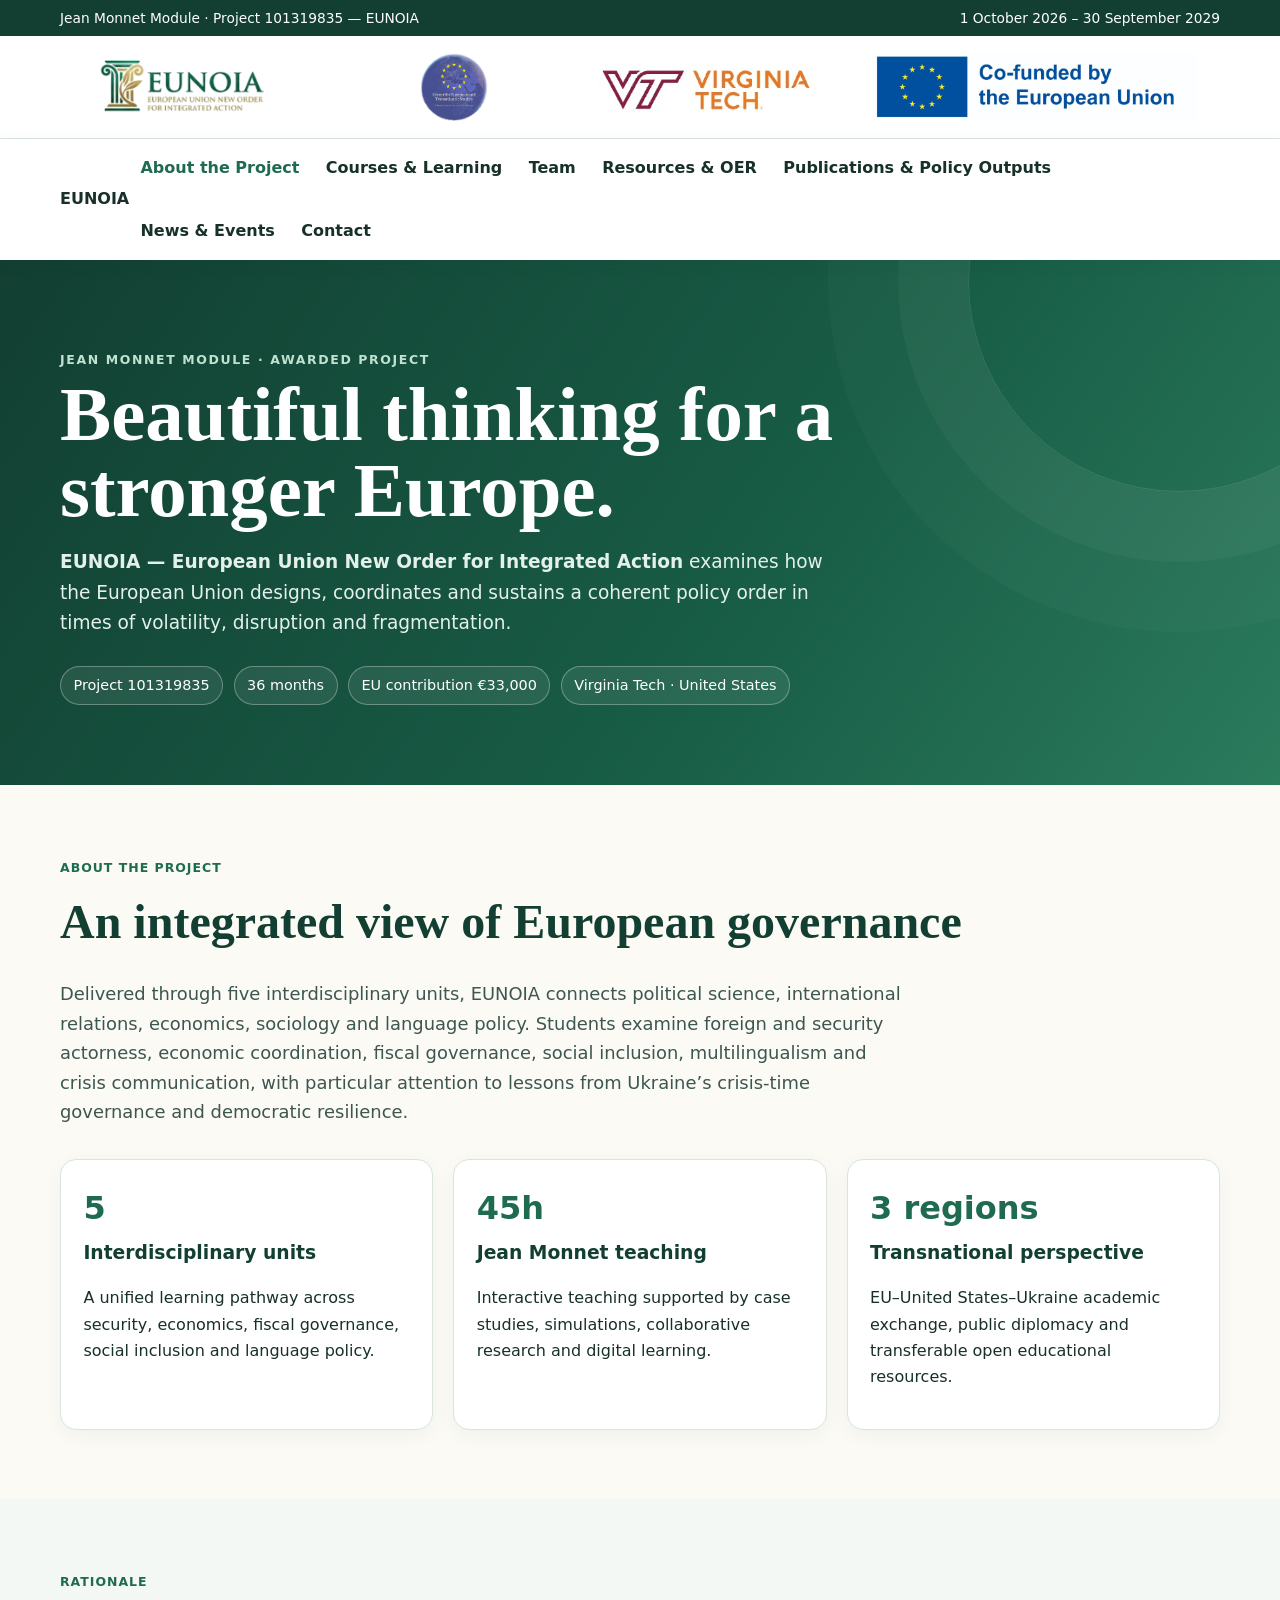
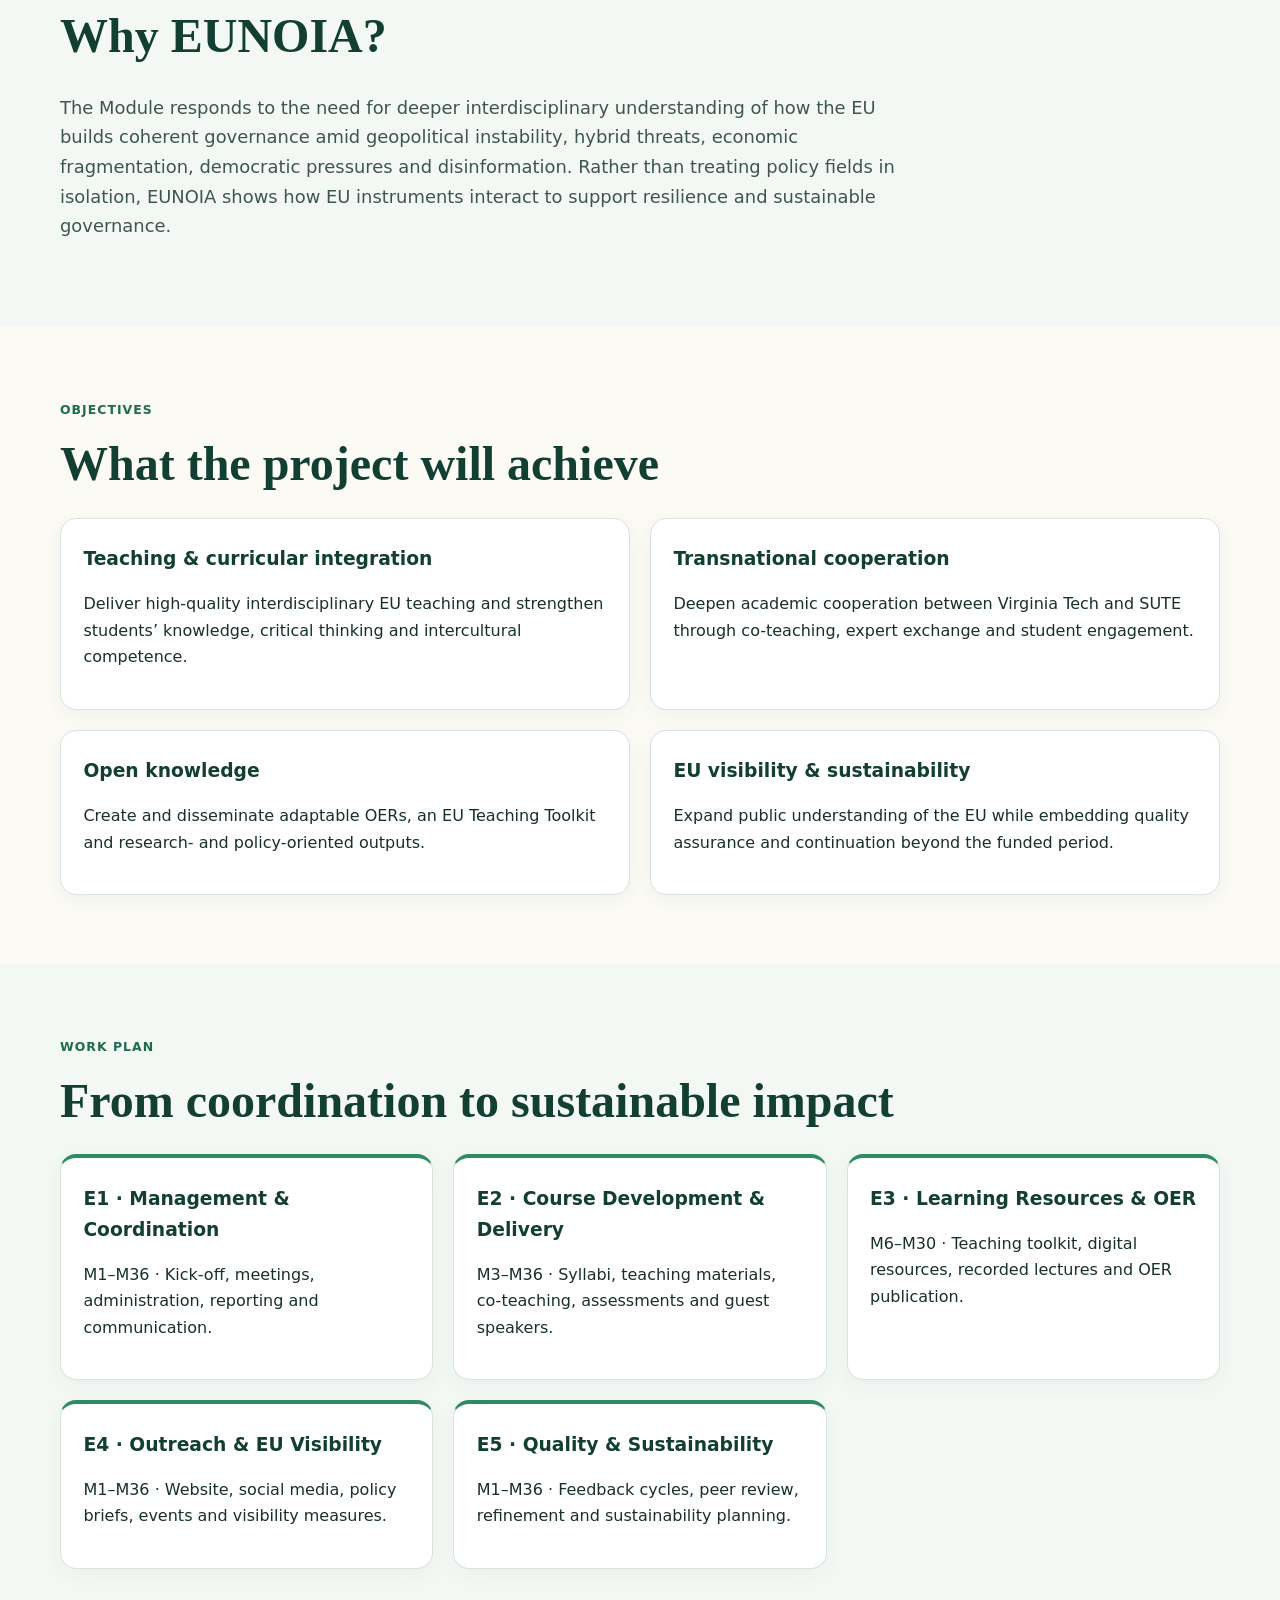
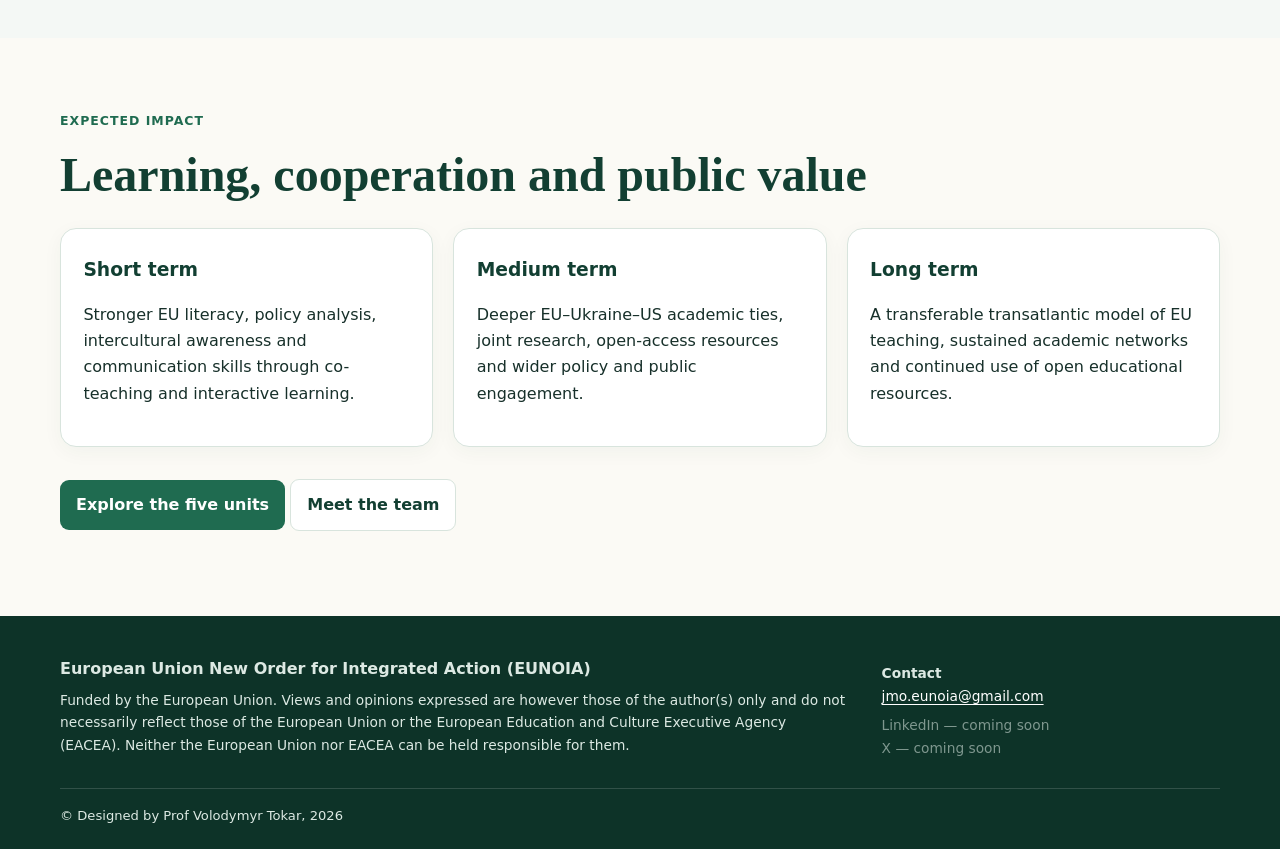
==== index.html @ 1f151f4e "Add files via upload" ====
<!doctype html><html lang="en"><head><meta charset="utf-8"><meta name="viewport" content="width=device-width,initial-scale=1"><meta name="description" content="EUNOIA Jean Monnet Module: objectives, rationale, work plan, partners, team and expected impact."><title>About the Project | EUNOIA</title><link rel="stylesheet" href="assets/css/style.css"></head><body><a class="skip" href="#main">Skip to content</a>
<div class="topline"><div class="wrap"><span>Jean Monnet Module · Project 101319835 — EUNOIA</span><span>1 October 2026 – 30 September 2029</span></div></div>
<header class="brandbar"><div class="wrap logos"><img src="assets/images/eunoia-logo.png" alt="EUNOIA — European Union New Order for Integrated Action"><img src="assets/images/ceuts-logo.png" alt="Center for European Union and Transatlantic Studies"><img src="assets/images/virginia-tech.jpg" alt="Virginia Tech"><img src="assets/images/eu-funded.png" alt="Co-funded by the European Union"></div></header>
<nav class="nav" aria-label="Main navigation"><div class="wrap"><strong>EUNOIA</strong><button class="mobile-btn" aria-expanded="false" aria-label="Open navigation">Menu</button><div class="menu"><a href="index.html" class="active">About the Project</a><a href="courses.html" class="">Courses & Learning</a><a href="team.html" class="">Team</a><a href="resources.html" class="">Resources & OER</a><a href="publications.html" class="">Publications & Policy Outputs</a><a href="news.html" class="">News & Events</a><a href="contact.html" class="">Contact</a></div></div></nav>
<main id="main"><section class="hero"><div class="wrap"><div class="eyebrow">Jean Monnet Module · Awarded Project</div><h1>Beautiful thinking for a stronger Europe.</h1><p><strong>EUNOIA — European Union New Order for Integrated Action</strong> examines how the European Union designs, coordinates and sustains a coherent policy order in times of volatility, disruption and fragmentation.</p><div class="hero-meta"><span class="pill">Project 101319835</span><span class="pill">36 months</span><span class="pill">EU contribution €33,000</span><span class="pill">Virginia Tech · United States</span></div></div></section>
<section class="section"><div class="wrap"><span class="tag">About the Project</span><h2>An integrated view of European governance</h2><p class="lead">Delivered through five interdisciplinary units, EUNOIA connects political science, international relations, economics, sociology and language policy. Students examine foreign and security actorness, economic coordination, fiscal governance, social inclusion, multilingualism and crisis communication, with particular attention to lessons from Ukraine’s crisis-time governance and democratic resilience.</p><div class="grid grid-3" style="margin-top:2rem"><div class="card"><div class="stat">5</div><h3>Interdisciplinary units</h3><p>A unified learning pathway across security, economics, fiscal governance, social inclusion and language policy.</p></div><div class="card"><div class="stat">45h</div><h3>Jean Monnet teaching</h3><p>Interactive teaching supported by case studies, simulations, collaborative research and digital learning.</p></div><div class="card"><div class="stat">3 regions</div><h3>Transnational perspective</h3><p>EU–United States–Ukraine academic exchange, public diplomacy and transferable open educational resources.</p></div></div></div></section>
<section class="section soft"><div class="wrap"><span class="tag">Rationale</span><h2>Why EUNOIA?</h2><p class="lead">The Module responds to the need for deeper interdisciplinary understanding of how the EU builds coherent governance amid geopolitical instability, hybrid threats, economic fragmentation, democratic pressures and disinformation. Rather than treating policy fields in isolation, EUNOIA shows how EU instruments interact to support resilience and sustainable governance.</p></div></section>
<section class="section"><div class="wrap"><span class="tag">Objectives</span><h2>What the project will achieve</h2><div class="grid grid-2"><div class="card"><h3>Teaching & curricular integration</h3><p>Deliver high-quality interdisciplinary EU teaching and strengthen students’ knowledge, critical thinking and intercultural competence.</p></div><div class="card"><h3>Transnational cooperation</h3><p>Deepen academic cooperation between Virginia Tech and SUTE through co-teaching, expert exchange and student engagement.</p></div><div class="card"><h3>Open knowledge</h3><p>Create and disseminate adaptable OERs, an EU Teaching Toolkit and research- and policy-oriented outputs.</p></div><div class="card"><h3>EU visibility & sustainability</h3><p>Expand public understanding of the EU while embedding quality assurance and continuation beyond the funded period.</p></div></div></div></section>
<section class="section soft workplan"><div class="wrap"><span class="tag">Work plan</span><h2>From coordination to sustainable impact</h2><div class="grid grid-3"><div class="card"><h3>E1 · Management & Coordination</h3><p>M1–M36 · Kick-off, meetings, administration, reporting and communication.</p></div><div class="card"><h3>E2 · Course Development & Delivery</h3><p>M3–M36 · Syllabi, teaching materials, co-teaching, assessments and guest speakers.</p></div><div class="card"><h3>E3 · Learning Resources & OER</h3><p>M6–M30 · Teaching toolkit, digital resources, recorded lectures and OER publication.</p></div><div class="card"><h3>E4 · Outreach & EU Visibility</h3><p>M1–M36 · Website, social media, policy briefs, events and visibility measures.</p></div><div class="card"><h3>E5 · Quality & Sustainability</h3><p>M1–M36 · Feedback cycles, peer review, refinement and sustainability planning.</p></div></div></div></section>
<section class="section"><div class="wrap"><span class="tag">Expected impact</span><h2>Learning, cooperation and public value</h2><div class="grid grid-3"><div class="card"><h3>Short term</h3><p>Stronger EU literacy, policy analysis, intercultural awareness and communication skills through co-teaching and interactive learning.</p></div><div class="card"><h3>Medium term</h3><p>Deeper EU–Ukraine–US academic ties, joint research, open-access resources and wider policy and public engagement.</p></div><div class="card"><h3>Long term</h3><p>A transferable transatlantic model of EU teaching, sustained academic networks and continued use of open educational resources.</p></div></div><p style="margin-top:2rem"><a class="btn" href="courses.html">Explore the five units</a> <a class="btn alt" href="team.html">Meet the team</a></p></div></section></main><footer class="footer" id="site-footer"></footer><script src="assets/js/site.js"></script>
</body></html>
---- assets/css/style.css ----
:root{--forest:#123f32;--green:#1f6b50;--emerald:#2e8b65;--sage:#dfece5;--mist:#f4f8f5;--cream:#fbfaf5;--ink:#17302a;--muted:#5e706a;--line:#d8e4dd;--eu:#0759a5;--gold:#ffcc00;--white:#fff;--shadow:0 14px 40px rgba(18,63,50,.10)}
*{box-sizing:border-box}html{scroll-behavior:smooth}body{margin:0;font-family:Inter,ui-sans-serif,system-ui,-apple-system,BlinkMacSystemFont,"Segoe UI",sans-serif;color:var(--ink);background:var(--cream);line-height:1.65}a{color:var(--green);text-decoration-thickness:1px;text-underline-offset:3px}a:hover{color:var(--forest)}img{max-width:100%;display:block}.skip{position:absolute;left:-9999px}.skip:focus{left:1rem;top:1rem;background:#fff;padding:.7rem;z-index:999}.wrap{width:min(1160px,92vw);margin:auto}.topline{background:var(--forest);color:#fff;font-size:.86rem}.topline .wrap{display:flex;justify-content:space-between;gap:1rem;padding:.42rem 0}.brandbar{background:#fff;border-bottom:1px solid var(--line)}.logos{min-height:102px;display:grid;grid-template-columns:1.15fr 1fr 1fr 1.7fr;align-items:center;gap:2.2rem;padding:1rem 0}.logos img{width:100%;height:68px;object-fit:contain}.nav{background:#fff;position:sticky;top:0;z-index:20;box-shadow:0 4px 18px rgba(18,63,50,.06)}.nav .wrap{display:flex;align-items:center;justify-content:space-between}.nav a{color:var(--ink);text-decoration:none;font-weight:650;padding:1rem .7rem;display:inline-block}.nav a:hover,.nav a.active{color:var(--green)}.menu{display:flex;gap:.25rem;flex-wrap:wrap}.mobile-btn{display:none;border:0;background:var(--sage);padding:.6rem .8rem;border-radius:8px;font-weight:700}.hero{background:linear-gradient(125deg,var(--forest),#185d46 60%,#2b7b5d);color:#fff;position:relative;overflow:hidden}.hero:after{content:"";position:absolute;width:420px;height:420px;border:1px solid rgba(255,255,255,.12);border-radius:50%;right:-110px;top:-190px;box-shadow:0 0 0 70px rgba(255,255,255,.035),0 0 0 140px rgba(255,255,255,.025)}.hero .wrap{padding:5.6rem 0 5rem;position:relative;z-index:1}.eyebrow{text-transform:uppercase;letter-spacing:.13em;font-weight:800;font-size:.78rem;color:#bfe2d1}.hero h1{font-family:Georgia,"Times New Roman",serif;font-size:clamp(2.7rem,6vw,5.3rem);line-height:.98;margin:.45rem 0 1.2rem;max-width:900px}.hero p{font-size:1.16rem;max-width:790px;color:#e4f0ea}.hero-meta{display:flex;flex-wrap:wrap;gap:.65rem;margin-top:1.7rem}.pill{border:1px solid rgba(255,255,255,.3);border-radius:999px;padding:.42rem .78rem;background:rgba(255,255,255,.08);font-size:.9rem}.btn{display:inline-block;background:var(--green);color:#fff!important;text-decoration:none;border-radius:9px;padding:.75rem 1rem;font-weight:750}.btn.alt{background:#fff;color:var(--forest)!important;border:1px solid var(--line)}.section{padding:4.3rem 0}.section.soft{background:var(--mist)}.section h2,.pagehead h1{font-family:Georgia,"Times New Roman",serif;color:var(--forest)}.section h2{font-size:clamp(2rem,4vw,3rem);margin:.1rem 0 .9rem}.lead{font-size:1.12rem;color:#3d5650;max-width:850px}.grid{display:grid;gap:1.25rem}.grid-3{grid-template-columns:repeat(3,1fr)}.grid-2{grid-template-columns:repeat(2,1fr)}.card{background:#fff;border:1px solid var(--line);border-radius:16px;padding:1.4rem;box-shadow:0 5px 20px rgba(18,63,50,.045)}.card h3{margin:.2rem 0 .55rem;color:var(--forest)}.stat{font-size:2rem;font-weight:850;color:var(--green)}.workplan .card{border-top:4px solid var(--emerald)}.pagehead{background:var(--sage);padding:3.3rem 0}.pagehead h1{font-size:clamp(2.5rem,5vw,4.3rem);margin:.1rem 0}.crumb{font-size:.9rem;color:var(--muted)}.accordion{border:1px solid var(--line);border-radius:14px;background:#fff;margin:1rem 0;overflow:hidden}.accordion button{width:100%;border:0;background:#fff;text-align:left;padding:1.25rem 1.4rem;display:flex;justify-content:space-between;gap:1rem;color:var(--forest);font:inherit;font-weight:800;font-size:1.06rem;cursor:pointer}.accordion button:hover{background:var(--mist)}.accordion .content{display:none;padding:0 1.4rem 1.4rem}.accordion.open .content{display:block}.unit-meta{color:var(--green);font-weight:700}.team{grid-template-columns:repeat(2,1fr)}.person{display:grid;grid-template-columns:190px 1fr;gap:1.35rem;align-items:start}.person img{width:190px;height:230px;object-fit:cover;border-radius:14px;background:var(--sage)}.person h2{font-size:1.55rem;margin:0}.role{color:var(--green);font-weight:800;margin:.15rem 0 .7rem}.publication{border-left:4px solid var(--emerald)}.publication h3{font-size:1rem;line-height:1.5}.links{display:flex;flex-wrap:wrap;gap:.55rem;margin-top:.8rem}.links a{font-size:.9rem;background:var(--mist);border:1px solid var(--line);border-radius:999px;padding:.35rem .7rem;text-decoration:none;font-weight:700}.placeholder{border:2px dashed #b8cec2;background:#fff;border-radius:16px;padding:2rem;text-align:center;color:var(--muted)}.contactbox{max-width:760px;margin:auto;text-align:center}.contactmail{font-size:clamp(1.3rem,3vw,2.1rem);font-weight:800}.footer{background:#0d3328;color:#dce9e3;padding:2.5rem 0 1.4rem}.footer-grid{display:grid;grid-template-columns:1.4fr .6fr;gap:2rem}.footer p{font-size:.86rem;margin:.4rem 0}.footer a{color:#fff}.copyright{border-top:1px solid rgba(255,255,255,.15);margin-top:1.4rem;padding-top:1rem;font-size:.82rem}.social-disabled{opacity:.55;cursor:not-allowed}.tag{font-size:.78rem;text-transform:uppercase;letter-spacing:.08em;font-weight:800;color:var(--green)}ul.clean{padding-left:1.2rem}.notice{background:#fff8dc;border:1px solid #ead993;border-radius:12px;padding:1rem 1.2rem}.sr-only{position:absolute;width:1px;height:1px;padding:0;margin:-1px;overflow:hidden;clip:rect(0,0,0,0);white-space:nowrap;border:0}
@media(max-width:900px){.logos{grid-template-columns:repeat(2,1fr);gap:1rem}.logos img{height:55px}.grid-3,.grid-2,.team{grid-template-columns:1fr}.person{grid-template-columns:150px 1fr}.person img{width:150px;height:190px}.mobile-btn{display:block}.menu{display:none;position:absolute;left:0;right:0;top:100%;background:#fff;padding:.5rem 4vw 1rem;box-shadow:0 12px 20px rgba(0,0,0,.08)}.menu.open{display:block}.menu a{display:block;border-bottom:1px solid var(--line)}.footer-grid{grid-template-columns:1fr}}
@media(max-width:560px){.topline .wrap{display:block}.logos{grid-template-columns:1fr 1fr}.hero .wrap{padding:4rem 0}.person{grid-template-columns:1fr}.person img{width:100%;height:330px}.section{padding:3rem 0}}
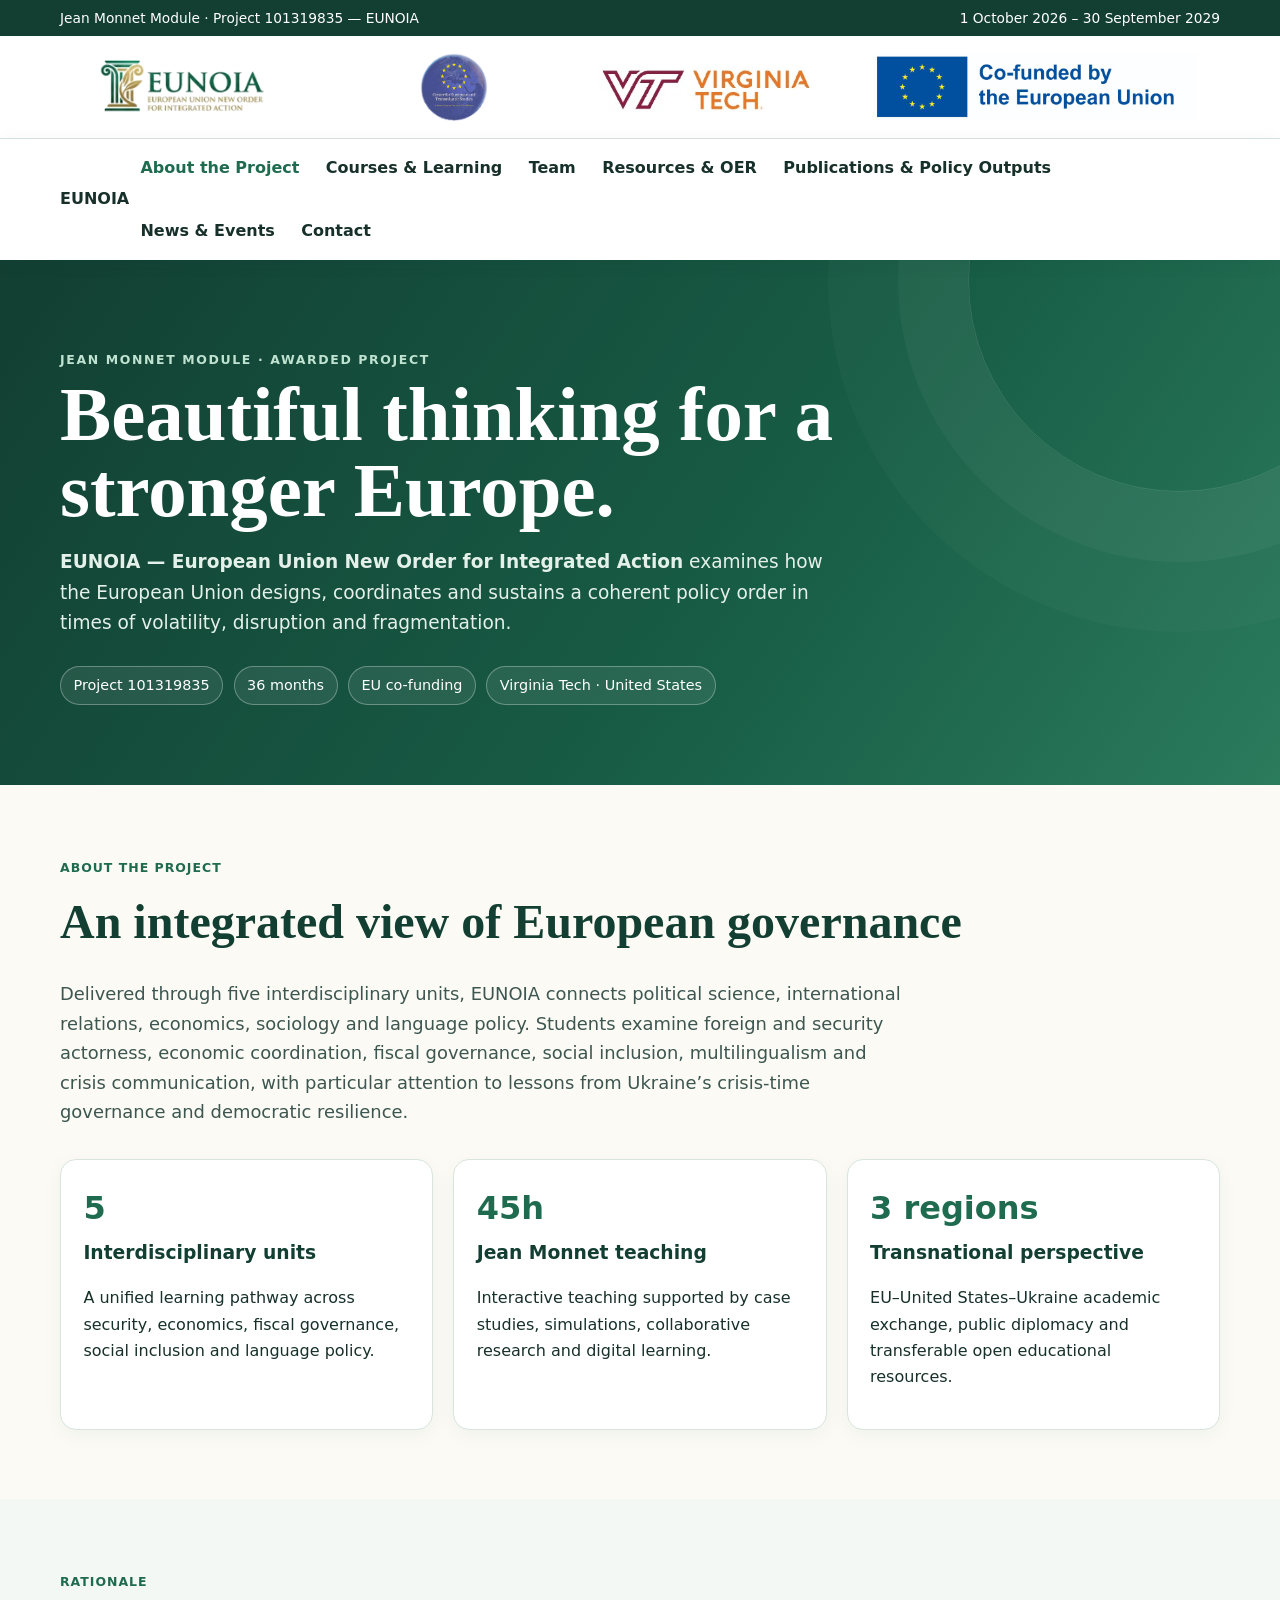
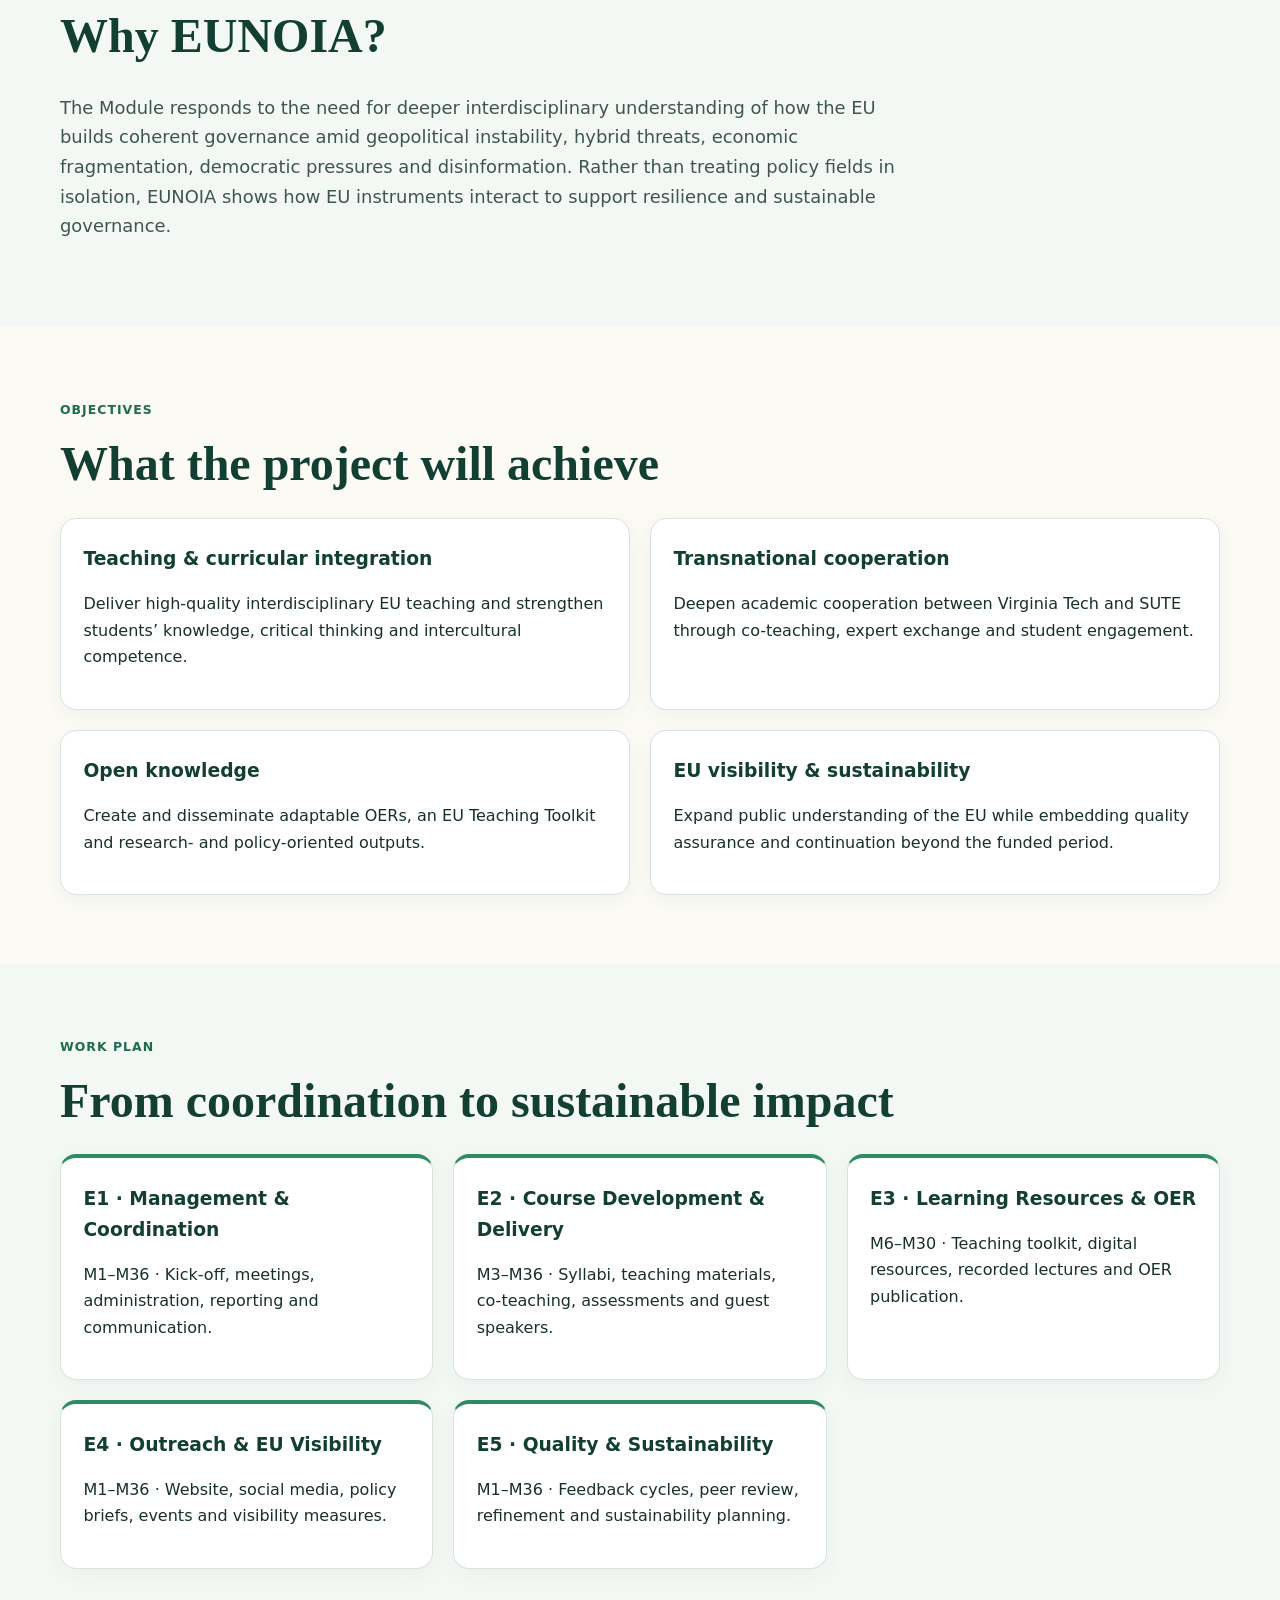
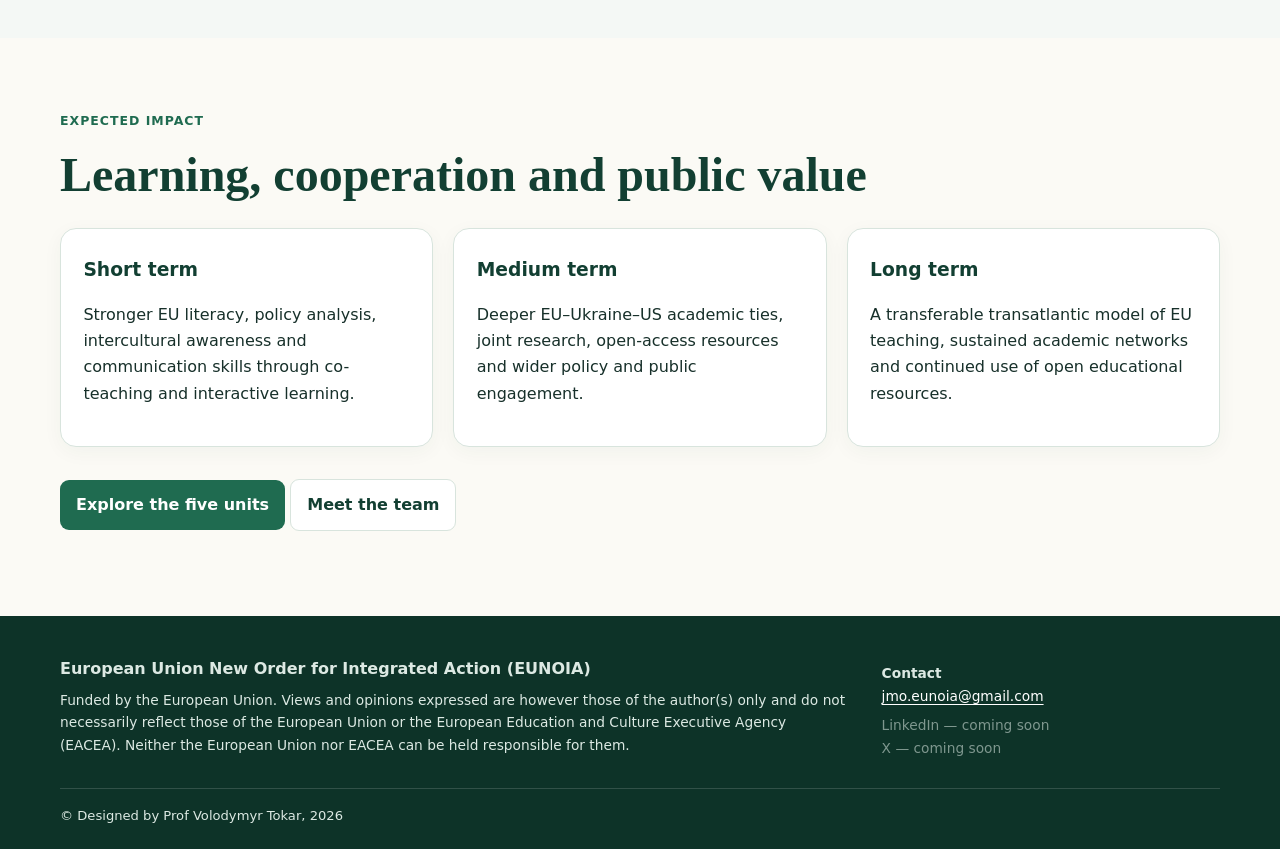
==== commit 314da713: "Update index.html" ====
--- a/index.html
+++ b/index.html
@@ -2,10 +2,10 @@
 <div class="topline"><div class="wrap"><span>Jean Monnet Module · Project 101319835 — EUNOIA</span><span>1 October 2026 – 30 September 2029</span></div></div>
 <header class="brandbar"><div class="wrap logos"><img src="assets/images/eunoia-logo.png" alt="EUNOIA — European Union New Order for Integrated Action"><img src="assets/images/ceuts-logo.png" alt="Center for European Union and Transatlantic Studies"><img src="assets/images/virginia-tech.jpg" alt="Virginia Tech"><img src="assets/images/eu-funded.png" alt="Co-funded by the European Union"></div></header>
 <nav class="nav" aria-label="Main navigation"><div class="wrap"><strong>EUNOIA</strong><button class="mobile-btn" aria-expanded="false" aria-label="Open navigation">Menu</button><div class="menu"><a href="index.html" class="active">About the Project</a><a href="courses.html" class="">Courses & Learning</a><a href="team.html" class="">Team</a><a href="resources.html" class="">Resources & OER</a><a href="publications.html" class="">Publications & Policy Outputs</a><a href="news.html" class="">News & Events</a><a href="contact.html" class="">Contact</a></div></div></nav>
-<main id="main"><section class="hero"><div class="wrap"><div class="eyebrow">Jean Monnet Module · Awarded Project</div><h1>Beautiful thinking for a stronger Europe.</h1><p><strong>EUNOIA — European Union New Order for Integrated Action</strong> examines how the European Union designs, coordinates and sustains a coherent policy order in times of volatility, disruption and fragmentation.</p><div class="hero-meta"><span class="pill">Project 101319835</span><span class="pill">36 months</span><span class="pill">EU contribution €33,000</span><span class="pill">Virginia Tech · United States</span></div></div></section>
+<main id="main"><section class="hero"><div class="wrap"><div class="eyebrow">Jean Monnet Module · Awarded Project</div><h1>Beautiful thinking for a stronger Europe.</h1><p><strong>EUNOIA — European Union New Order for Integrated Action</strong> examines how the European Union designs, coordinates and sustains a coherent policy order in times of volatility, disruption and fragmentation.</p><div class="hero-meta"><span class="pill">Project 101319835</span><span class="pill">36 months</span><span class="pill">EU co-funding</span><span class="pill">Virginia Tech · United States</span></div></div></section>
 <section class="section"><div class="wrap"><span class="tag">About the Project</span><h2>An integrated view of European governance</h2><p class="lead">Delivered through five interdisciplinary units, EUNOIA connects political science, international relations, economics, sociology and language policy. Students examine foreign and security actorness, economic coordination, fiscal governance, social inclusion, multilingualism and crisis communication, with particular attention to lessons from Ukraine’s crisis-time governance and democratic resilience.</p><div class="grid grid-3" style="margin-top:2rem"><div class="card"><div class="stat">5</div><h3>Interdisciplinary units</h3><p>A unified learning pathway across security, economics, fiscal governance, social inclusion and language policy.</p></div><div class="card"><div class="stat">45h</div><h3>Jean Monnet teaching</h3><p>Interactive teaching supported by case studies, simulations, collaborative research and digital learning.</p></div><div class="card"><div class="stat">3 regions</div><h3>Transnational perspective</h3><p>EU–United States–Ukraine academic exchange, public diplomacy and transferable open educational resources.</p></div></div></div></section>
 <section class="section soft"><div class="wrap"><span class="tag">Rationale</span><h2>Why EUNOIA?</h2><p class="lead">The Module responds to the need for deeper interdisciplinary understanding of how the EU builds coherent governance amid geopolitical instability, hybrid threats, economic fragmentation, democratic pressures and disinformation. Rather than treating policy fields in isolation, EUNOIA shows how EU instruments interact to support resilience and sustainable governance.</p></div></section>
 <section class="section"><div class="wrap"><span class="tag">Objectives</span><h2>What the project will achieve</h2><div class="grid grid-2"><div class="card"><h3>Teaching & curricular integration</h3><p>Deliver high-quality interdisciplinary EU teaching and strengthen students’ knowledge, critical thinking and intercultural competence.</p></div><div class="card"><h3>Transnational cooperation</h3><p>Deepen academic cooperation between Virginia Tech and SUTE through co-teaching, expert exchange and student engagement.</p></div><div class="card"><h3>Open knowledge</h3><p>Create and disseminate adaptable OERs, an EU Teaching Toolkit and research- and policy-oriented outputs.</p></div><div class="card"><h3>EU visibility & sustainability</h3><p>Expand public understanding of the EU while embedding quality assurance and continuation beyond the funded period.</p></div></div></div></section>
 <section class="section soft workplan"><div class="wrap"><span class="tag">Work plan</span><h2>From coordination to sustainable impact</h2><div class="grid grid-3"><div class="card"><h3>E1 · Management & Coordination</h3><p>M1–M36 · Kick-off, meetings, administration, reporting and communication.</p></div><div class="card"><h3>E2 · Course Development & Delivery</h3><p>M3–M36 · Syllabi, teaching materials, co-teaching, assessments and guest speakers.</p></div><div class="card"><h3>E3 · Learning Resources & OER</h3><p>M6–M30 · Teaching toolkit, digital resources, recorded lectures and OER publication.</p></div><div class="card"><h3>E4 · Outreach & EU Visibility</h3><p>M1–M36 · Website, social media, policy briefs, events and visibility measures.</p></div><div class="card"><h3>E5 · Quality & Sustainability</h3><p>M1–M36 · Feedback cycles, peer review, refinement and sustainability planning.</p></div></div></div></section>
 <section class="section"><div class="wrap"><span class="tag">Expected impact</span><h2>Learning, cooperation and public value</h2><div class="grid grid-3"><div class="card"><h3>Short term</h3><p>Stronger EU literacy, policy analysis, intercultural awareness and communication skills through co-teaching and interactive learning.</p></div><div class="card"><h3>Medium term</h3><p>Deeper EU–Ukraine–US academic ties, joint research, open-access resources and wider policy and public engagement.</p></div><div class="card"><h3>Long term</h3><p>A transferable transatlantic model of EU teaching, sustained academic networks and continued use of open educational resources.</p></div></div><p style="margin-top:2rem"><a class="btn" href="courses.html">Explore the five units</a> <a class="btn alt" href="team.html">Meet the team</a></p></div></section></main><footer class="footer" id="site-footer"></footer><script src="assets/js/site.js"></script>
-</body></html>+</body></html>
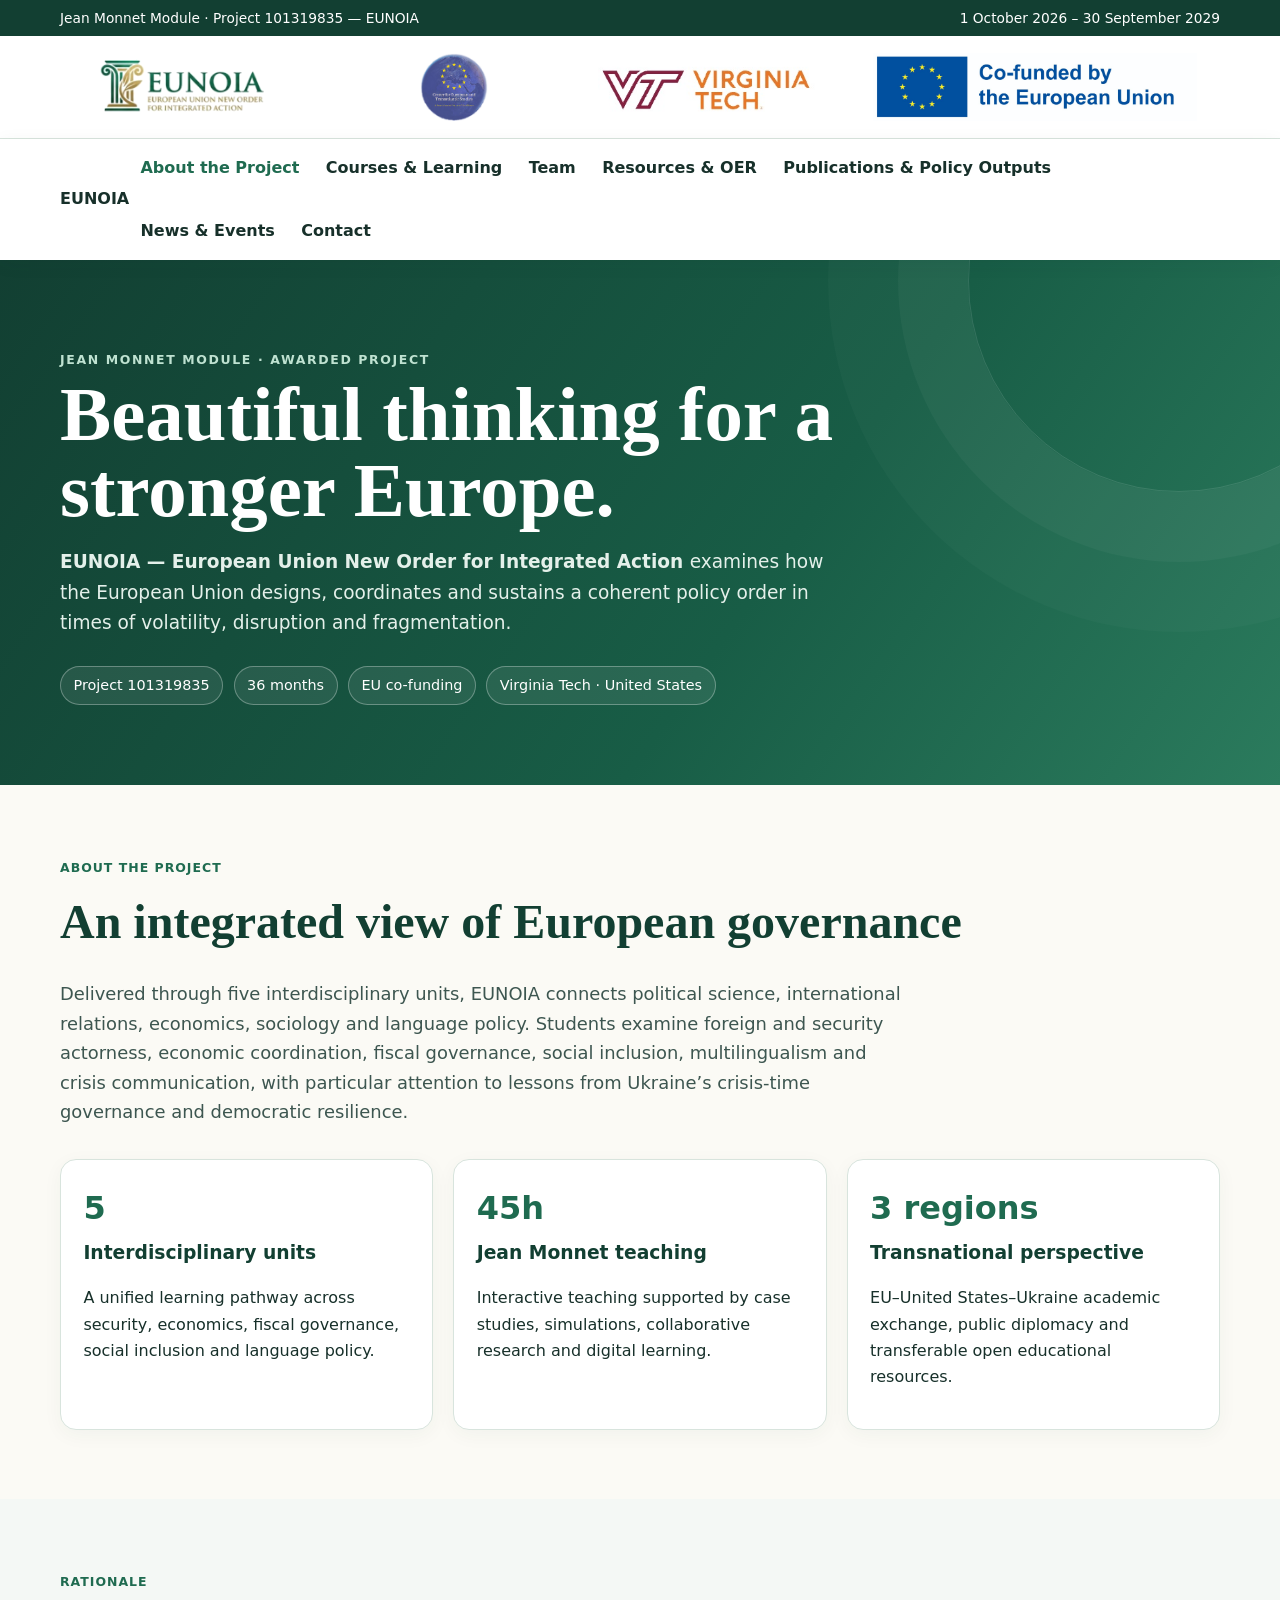
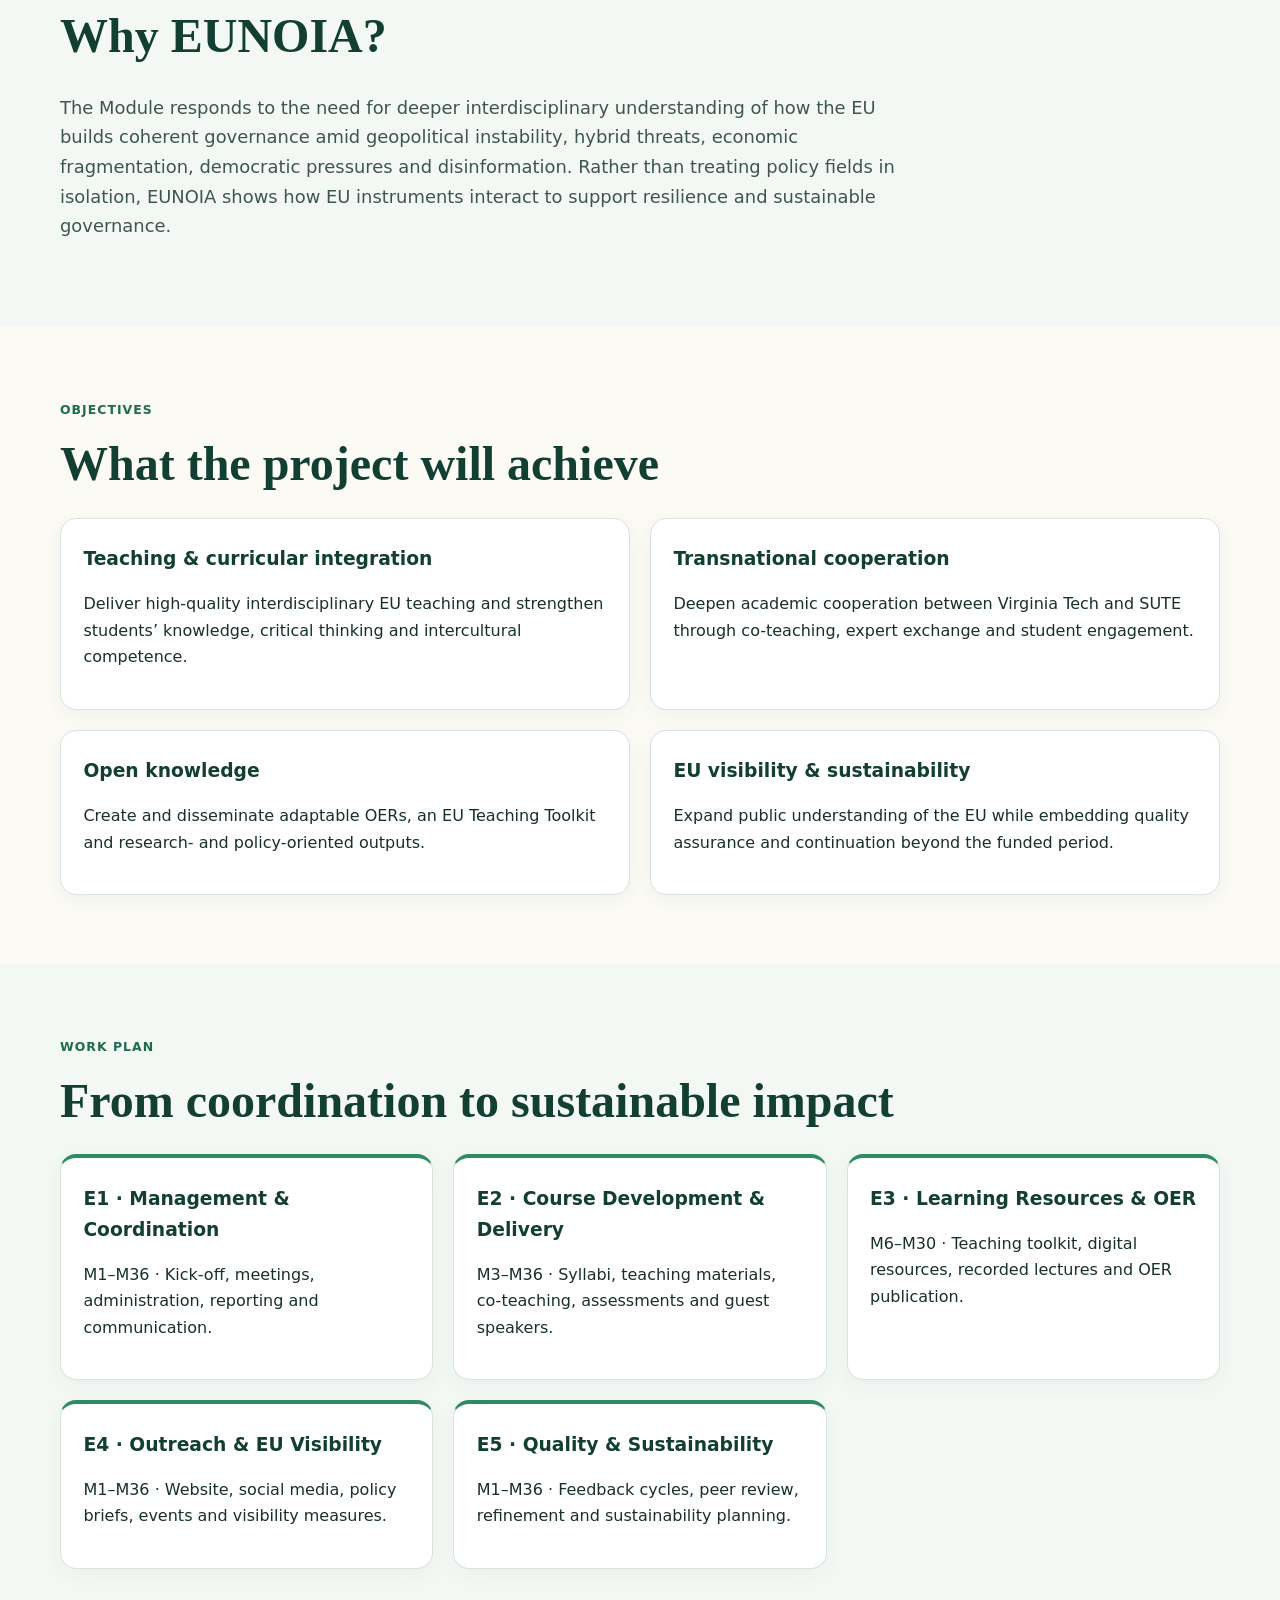
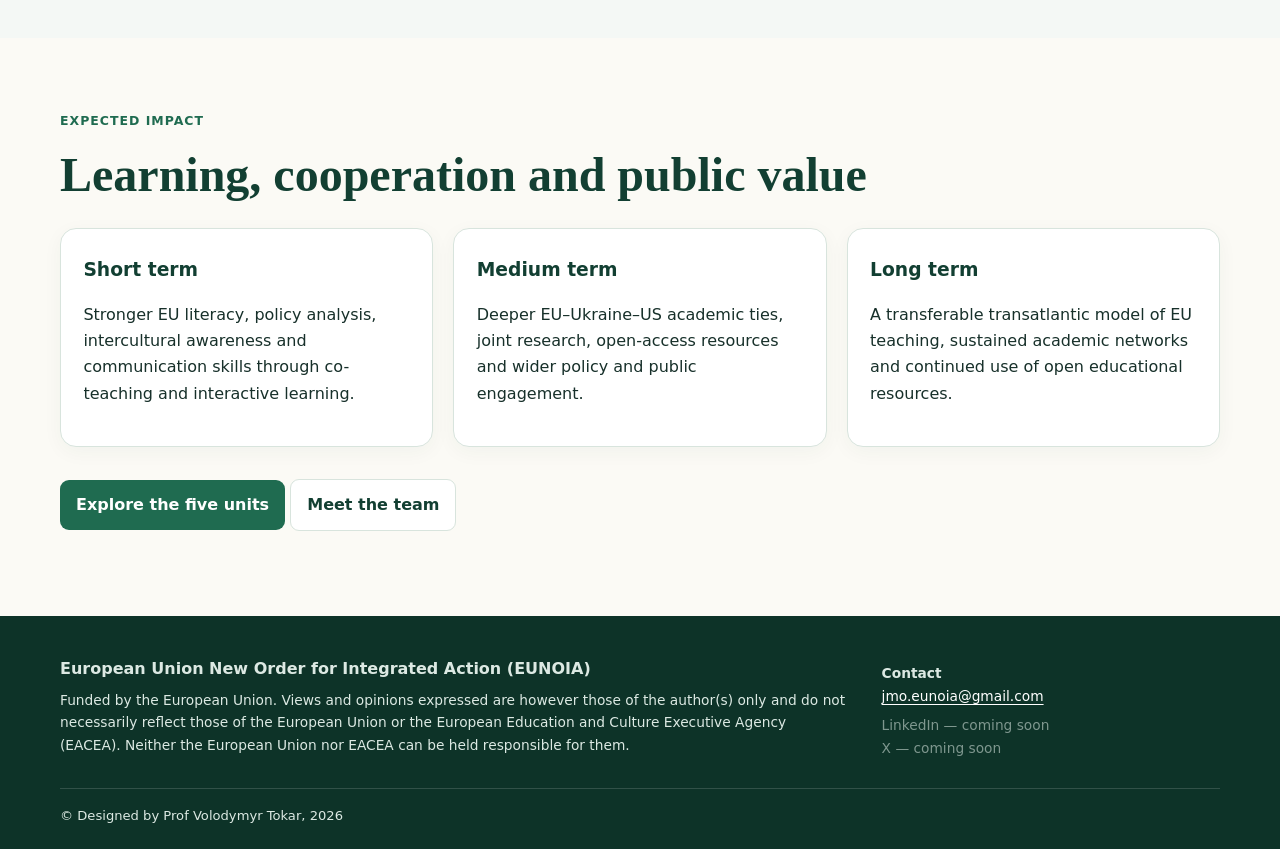
==== commit c5d8529a: "Update index.html" ====
--- a/index.html
+++ b/index.html
@@ -1,11 +1,542 @@
-<!doctype html><html lang="en"><head><meta charset="utf-8"><meta name="viewport" content="width=device-width,initial-scale=1"><meta name="description" content="EUNOIA Jean Monnet Module: objectives, rationale, work plan, partners, team and expected impact."><title>About the Project | EUNOIA</title><link rel="stylesheet" href="assets/css/style.css"></head><body><a class="skip" href="#main">Skip to content</a>
-<div class="topline"><div class="wrap"><span>Jean Monnet Module · Project 101319835 — EUNOIA</span><span>1 October 2026 – 30 September 2029</span></div></div>
-<header class="brandbar"><div class="wrap logos"><img src="assets/images/eunoia-logo.png" alt="EUNOIA — European Union New Order for Integrated Action"><img src="assets/images/ceuts-logo.png" alt="Center for European Union and Transatlantic Studies"><img src="assets/images/virginia-tech.jpg" alt="Virginia Tech"><img src="assets/images/eu-funded.png" alt="Co-funded by the European Union"></div></header>
-<nav class="nav" aria-label="Main navigation"><div class="wrap"><strong>EUNOIA</strong><button class="mobile-btn" aria-expanded="false" aria-label="Open navigation">Menu</button><div class="menu"><a href="index.html" class="active">About the Project</a><a href="courses.html" class="">Courses & Learning</a><a href="team.html" class="">Team</a><a href="resources.html" class="">Resources & OER</a><a href="publications.html" class="">Publications & Policy Outputs</a><a href="news.html" class="">News & Events</a><a href="contact.html" class="">Contact</a></div></div></nav>
-<main id="main"><section class="hero"><div class="wrap"><div class="eyebrow">Jean Monnet Module · Awarded Project</div><h1>Beautiful thinking for a stronger Europe.</h1><p><strong>EUNOIA — European Union New Order for Integrated Action</strong> examines how the European Union designs, coordinates and sustains a coherent policy order in times of volatility, disruption and fragmentation.</p><div class="hero-meta"><span class="pill">Project 101319835</span><span class="pill">36 months</span><span class="pill">EU co-funding</span><span class="pill">Virginia Tech · United States</span></div></div></section>
-<section class="section"><div class="wrap"><span class="tag">About the Project</span><h2>An integrated view of European governance</h2><p class="lead">Delivered through five interdisciplinary units, EUNOIA connects political science, international relations, economics, sociology and language policy. Students examine foreign and security actorness, economic coordination, fiscal governance, social inclusion, multilingualism and crisis communication, with particular attention to lessons from Ukraine’s crisis-time governance and democratic resilience.</p><div class="grid grid-3" style="margin-top:2rem"><div class="card"><div class="stat">5</div><h3>Interdisciplinary units</h3><p>A unified learning pathway across security, economics, fiscal governance, social inclusion and language policy.</p></div><div class="card"><div class="stat">45h</div><h3>Jean Monnet teaching</h3><p>Interactive teaching supported by case studies, simulations, collaborative research and digital learning.</p></div><div class="card"><div class="stat">3 regions</div><h3>Transnational perspective</h3><p>EU–United States–Ukraine academic exchange, public diplomacy and transferable open educational resources.</p></div></div></div></section>
-<section class="section soft"><div class="wrap"><span class="tag">Rationale</span><h2>Why EUNOIA?</h2><p class="lead">The Module responds to the need for deeper interdisciplinary understanding of how the EU builds coherent governance amid geopolitical instability, hybrid threats, economic fragmentation, democratic pressures and disinformation. Rather than treating policy fields in isolation, EUNOIA shows how EU instruments interact to support resilience and sustainable governance.</p></div></section>
-<section class="section"><div class="wrap"><span class="tag">Objectives</span><h2>What the project will achieve</h2><div class="grid grid-2"><div class="card"><h3>Teaching & curricular integration</h3><p>Deliver high-quality interdisciplinary EU teaching and strengthen students’ knowledge, critical thinking and intercultural competence.</p></div><div class="card"><h3>Transnational cooperation</h3><p>Deepen academic cooperation between Virginia Tech and SUTE through co-teaching, expert exchange and student engagement.</p></div><div class="card"><h3>Open knowledge</h3><p>Create and disseminate adaptable OERs, an EU Teaching Toolkit and research- and policy-oriented outputs.</p></div><div class="card"><h3>EU visibility & sustainability</h3><p>Expand public understanding of the EU while embedding quality assurance and continuation beyond the funded period.</p></div></div></div></section>
-<section class="section soft workplan"><div class="wrap"><span class="tag">Work plan</span><h2>From coordination to sustainable impact</h2><div class="grid grid-3"><div class="card"><h3>E1 · Management & Coordination</h3><p>M1–M36 · Kick-off, meetings, administration, reporting and communication.</p></div><div class="card"><h3>E2 · Course Development & Delivery</h3><p>M3–M36 · Syllabi, teaching materials, co-teaching, assessments and guest speakers.</p></div><div class="card"><h3>E3 · Learning Resources & OER</h3><p>M6–M30 · Teaching toolkit, digital resources, recorded lectures and OER publication.</p></div><div class="card"><h3>E4 · Outreach & EU Visibility</h3><p>M1–M36 · Website, social media, policy briefs, events and visibility measures.</p></div><div class="card"><h3>E5 · Quality & Sustainability</h3><p>M1–M36 · Feedback cycles, peer review, refinement and sustainability planning.</p></div></div></div></section>
-<section class="section"><div class="wrap"><span class="tag">Expected impact</span><h2>Learning, cooperation and public value</h2><div class="grid grid-3"><div class="card"><h3>Short term</h3><p>Stronger EU literacy, policy analysis, intercultural awareness and communication skills through co-teaching and interactive learning.</p></div><div class="card"><h3>Medium term</h3><p>Deeper EU–Ukraine–US academic ties, joint research, open-access resources and wider policy and public engagement.</p></div><div class="card"><h3>Long term</h3><p>A transferable transatlantic model of EU teaching, sustained academic networks and continued use of open educational resources.</p></div></div><p style="margin-top:2rem"><a class="btn" href="courses.html">Explore the five units</a> <a class="btn alt" href="team.html">Meet the team</a></p></div></section></main><footer class="footer" id="site-footer"></footer><script src="assets/js/site.js"></script>
-</body></html>
+<!doctype html>
+<html lang="en">
+
+<head>
+    <meta charset="utf-8">
+
+    <meta
+        name="viewport"
+        content="width=device-width,initial-scale=1"
+    >
+
+    <meta
+        name="description"
+        content="EUNOIA Jean Monnet Module: objectives, rationale, work plan, partners, team and expected impact."
+    >
+
+    <title>About the Project | EUNOIA</title>
+
+    <link
+        rel="stylesheet"
+        href="assets/css/style.css"
+    >
+</head>
+
+<body>
+
+    <a class="skip" href="#main">
+        Skip to content
+    </a>
+
+    <div class="topline">
+        <div class="wrap">
+
+            <span>
+                Jean Monnet Module · Project 101319835 — EUNOIA
+            </span>
+
+            <span>
+                1 October 2026 – 30 September 2029
+            </span>
+
+        </div>
+    </div>
+
+    <header class="brandbar">
+        <div class="wrap logos">
+
+            <img
+                src="assets/images/eunoia-logo.png"
+                alt="EUNOIA — European Union New Order for Integrated Action"
+            >
+
+            <img
+                src="assets/images/ceuts-logo.png"
+                alt="Center for European Union and Transatlantic Studies"
+            >
+
+            <img
+                src="assets/images/virginia-tech.jpg"
+                alt="Virginia Tech"
+            >
+
+            <img
+                src="assets/images/eu-funded.png"
+                alt="Co-funded by the European Union"
+            >
+
+        </div>
+    </header>
+
+    <nav class="nav" aria-label="Main navigation">
+        <div class="wrap">
+
+            <strong>EUNOIA</strong>
+
+            <button
+                class="mobile-btn"
+                aria-expanded="false"
+                aria-label="Open navigation"
+            >
+                Menu
+            </button>
+
+            <div class="menu">
+
+                <a href="index.html" class="active">
+                    About the Project
+                </a>
+
+                <a href="courses.html" class="">
+                    Courses & Learning
+                </a>
+
+                <a href="team.html" class="">
+                    Team
+                </a>
+
+                <a href="resources.html" class="">
+                    Resources & OER
+                </a>
+
+                <a href="publications.html" class="">
+                    Publications & Policy Outputs
+                </a>
+
+                <a href="news.html" class="">
+                    News & Events
+                </a>
+
+                <a href="contact.html" class="">
+                    Contact
+                </a>
+
+            </div>
+        </div>
+    </nav>
+
+    <main id="main">
+
+        <!-- Hero -->
+
+        <section class="hero">
+            <div class="wrap">
+
+                <div class="eyebrow">
+                    Jean Monnet Module · Awarded Project
+                </div>
+
+                <h1>
+                    Beautiful thinking for a stronger Europe.
+                </h1>
+
+                <p>
+                    <strong>
+                        EUNOIA — European Union New Order for Integrated Action
+                    </strong>
+                    examines how the European Union designs, coordinates and
+                    sustains a coherent policy order in times of volatility,
+                    disruption and fragmentation.
+                </p>
+
+                <div class="hero-meta">
+
+                    <span class="pill">
+                        Project 101319835
+                    </span>
+
+                    <span class="pill">
+                        36 months
+                    </span>
+
+                    <span class="pill">
+                        EU co-funding
+                    </span>
+
+                    <span class="pill">
+                        Virginia Tech · United States
+                    </span>
+
+                </div>
+
+            </div>
+        </section>
+
+
+        <!-- About the Project -->
+
+        <section class="section">
+            <div class="wrap">
+
+                <span class="tag">
+                    About the Project
+                </span>
+
+                <h2>
+                    An integrated view of European governance
+                </h2>
+
+                <p class="lead">
+                    Delivered through five interdisciplinary units, EUNOIA
+                    connects political science, international relations,
+                    economics, sociology and language policy. Students examine
+                    foreign and security actorness, economic coordination,
+                    fiscal governance, social inclusion, multilingualism and
+                    crisis communication, with particular attention to lessons
+                    from Ukraine’s crisis-time governance and democratic
+                    resilience.
+                </p>
+
+                <div
+                    class="grid grid-3"
+                    style="margin-top:2rem"
+                >
+
+                    <div class="card">
+
+                        <div class="stat">
+                            5
+                        </div>
+
+                        <h3>
+                            Interdisciplinary units
+                        </h3>
+
+                        <p>
+                            A unified learning pathway across security,
+                            economics, fiscal governance, social inclusion
+                            and language policy.
+                        </p>
+
+                    </div>
+
+                    <div class="card">
+
+                        <div class="stat">
+                            45h
+                        </div>
+
+                        <h3>
+                            Jean Monnet teaching
+                        </h3>
+
+                        <p>
+                            Interactive teaching supported by case studies,
+                            simulations, collaborative research and digital
+                            learning.
+                        </p>
+
+                    </div>
+
+                    <div class="card">
+
+                        <div class="stat">
+                            3 regions
+                        </div>
+
+                        <h3>
+                            Transnational perspective
+                        </h3>
+
+                        <p>
+                            EU–United States–Ukraine academic exchange,
+                            public diplomacy and transferable open
+                            educational resources.
+                        </p>
+
+                    </div>
+
+                </div>
+
+            </div>
+        </section>
+
+
+        <!-- Rationale -->
+
+        <section class="section soft">
+            <div class="wrap">
+
+                <span class="tag">
+                    Rationale
+                </span>
+
+                <h2>
+                    Why EUNOIA?
+                </h2>
+
+                <p class="lead">
+                    The Module responds to the need for deeper interdisciplinary
+                    understanding of how the EU builds coherent governance amid
+                    geopolitical instability, hybrid threats, economic
+                    fragmentation, democratic pressures and disinformation.
+                    Rather than treating policy fields in isolation, EUNOIA
+                    shows how EU instruments interact to support resilience
+                    and sustainable governance.
+                </p>
+
+            </div>
+        </section>
+
+
+        <!-- Objectives -->
+
+        <section class="section">
+            <div class="wrap">
+
+                <span class="tag">
+                    Objectives
+                </span>
+
+                <h2>
+                    What the project will achieve
+                </h2>
+
+                <div class="grid grid-2">
+
+                    <div class="card">
+
+                        <h3>
+                            Teaching & curricular integration
+                        </h3>
+
+                        <p>
+                            Deliver high-quality interdisciplinary EU teaching
+                            and strengthen students’ knowledge, critical
+                            thinking and intercultural competence.
+                        </p>
+
+                    </div>
+
+                    <div class="card">
+
+                        <h3>
+                            Transnational cooperation
+                        </h3>
+
+                        <p>
+                            Deepen academic cooperation between Virginia Tech
+                            and SUTE through co-teaching, expert exchange and
+                            student engagement.
+                        </p>
+
+                    </div>
+
+                    <div class="card">
+
+                        <h3>
+                            Open knowledge
+                        </h3>
+
+                        <p>
+                            Create and disseminate adaptable OERs, an EU
+                            Teaching Toolkit and research- and policy-oriented
+                            outputs.
+                        </p>
+
+                    </div>
+
+                    <div class="card">
+
+                        <h3>
+                            EU visibility & sustainability
+                        </h3>
+
+                        <p>
+                            Expand public understanding of the EU while
+                            embedding quality assurance and continuation
+                            beyond the funded period.
+                        </p>
+
+                    </div>
+
+                </div>
+
+            </div>
+        </section>
+
+
+        <!-- Work Plan -->
+
+        <section class="section soft workplan">
+            <div class="wrap">
+
+                <span class="tag">
+                    Work plan
+                </span>
+
+                <h2>
+                    From coordination to sustainable impact
+                </h2>
+
+                <div class="grid grid-3">
+
+                    <div class="card">
+
+                        <h3>
+                            E1 · Management & Coordination
+                        </h3>
+
+                        <p>
+                            M1–M36 · Kick-off, meetings, administration,
+                            reporting and communication.
+                        </p>
+
+                    </div>
+
+                    <div class="card">
+
+                        <h3>
+                            E2 · Course Development & Delivery
+                        </h3>
+
+                        <p>
+                            M3–M36 · Syllabi, teaching materials, co-teaching,
+                            assessments and guest speakers.
+                        </p>
+
+                    </div>
+
+                    <div class="card">
+
+                        <h3>
+                            E3 · Learning Resources & OER
+                        </h3>
+
+                        <p>
+                            M6–M30 · Teaching toolkit, digital resources,
+                            recorded lectures and OER publication.
+                        </p>
+
+                    </div>
+
+                    <div class="card">
+
+                        <h3>
+                            E4 · Outreach & EU Visibility
+                        </h3>
+
+                        <p>
+                            M1–M36 · Website, social media, policy briefs,
+                            events and visibility measures.
+                        </p>
+
+                    </div>
+
+                    <div class="card">
+
+                        <h3>
+                            E5 · Quality & Sustainability
+                        </h3>
+
+                        <p>
+                            M1–M36 · Feedback cycles, peer review, refinement
+                            and sustainability planning.
+                        </p>
+
+                    </div>
+
+                </div>
+
+            </div>
+        </section>
+
+
+        <!-- Expected Impact -->
+
+        <section class="section">
+            <div class="wrap">
+
+                <span class="tag">
+                    Expected impact
+                </span>
+
+                <h2>
+                    Learning, cooperation and public value
+                </h2>
+
+                <div class="grid grid-3">
+
+                    <div class="card">
+
+                        <h3>
+                            Short term
+                        </h3>
+
+                        <p>
+                            Stronger EU literacy, policy analysis,
+                            intercultural awareness and communication skills
+                            through co-teaching and interactive learning.
+                        </p>
+
+                    </div>
+
+                    <div class="card">
+
+                        <h3>
+                            Medium term
+                        </h3>
+
+                        <p>
+                            Deeper EU–Ukraine–US academic ties, joint research,
+                            open-access resources and wider policy and public
+                            engagement.
+                        </p>
+
+                    </div>
+
+                    <div class="card">
+
+                        <h3>
+                            Long term
+                        </h3>
+
+                        <p>
+                            A transferable transatlantic model of EU teaching,
+                            sustained academic networks and continued use of
+                            open educational resources.
+                        </p>
+
+                    </div>
+
+                </div>
+
+                <p style="margin-top:2rem">
+
+                    <a
+                        class="btn"
+                        href="courses.html"
+                    >
+                        Explore the five units
+                    </a>
+
+                    <a
+                        class="btn alt"
+                        href="team.html"
+                    >
+                        Meet the team
+                    </a>
+
+                </p>
+
+            </div>
+        </section>
+
+    </main>
+
+
+    <!-- Footer -->
+
+    <footer
+        class="footer"
+        id="site-footer"
+    ></footer>
+
+
+    <!-- JavaScript -->
+
+    <script src="assets/js/site.js"></script>
+
+</body>
+
+</html>
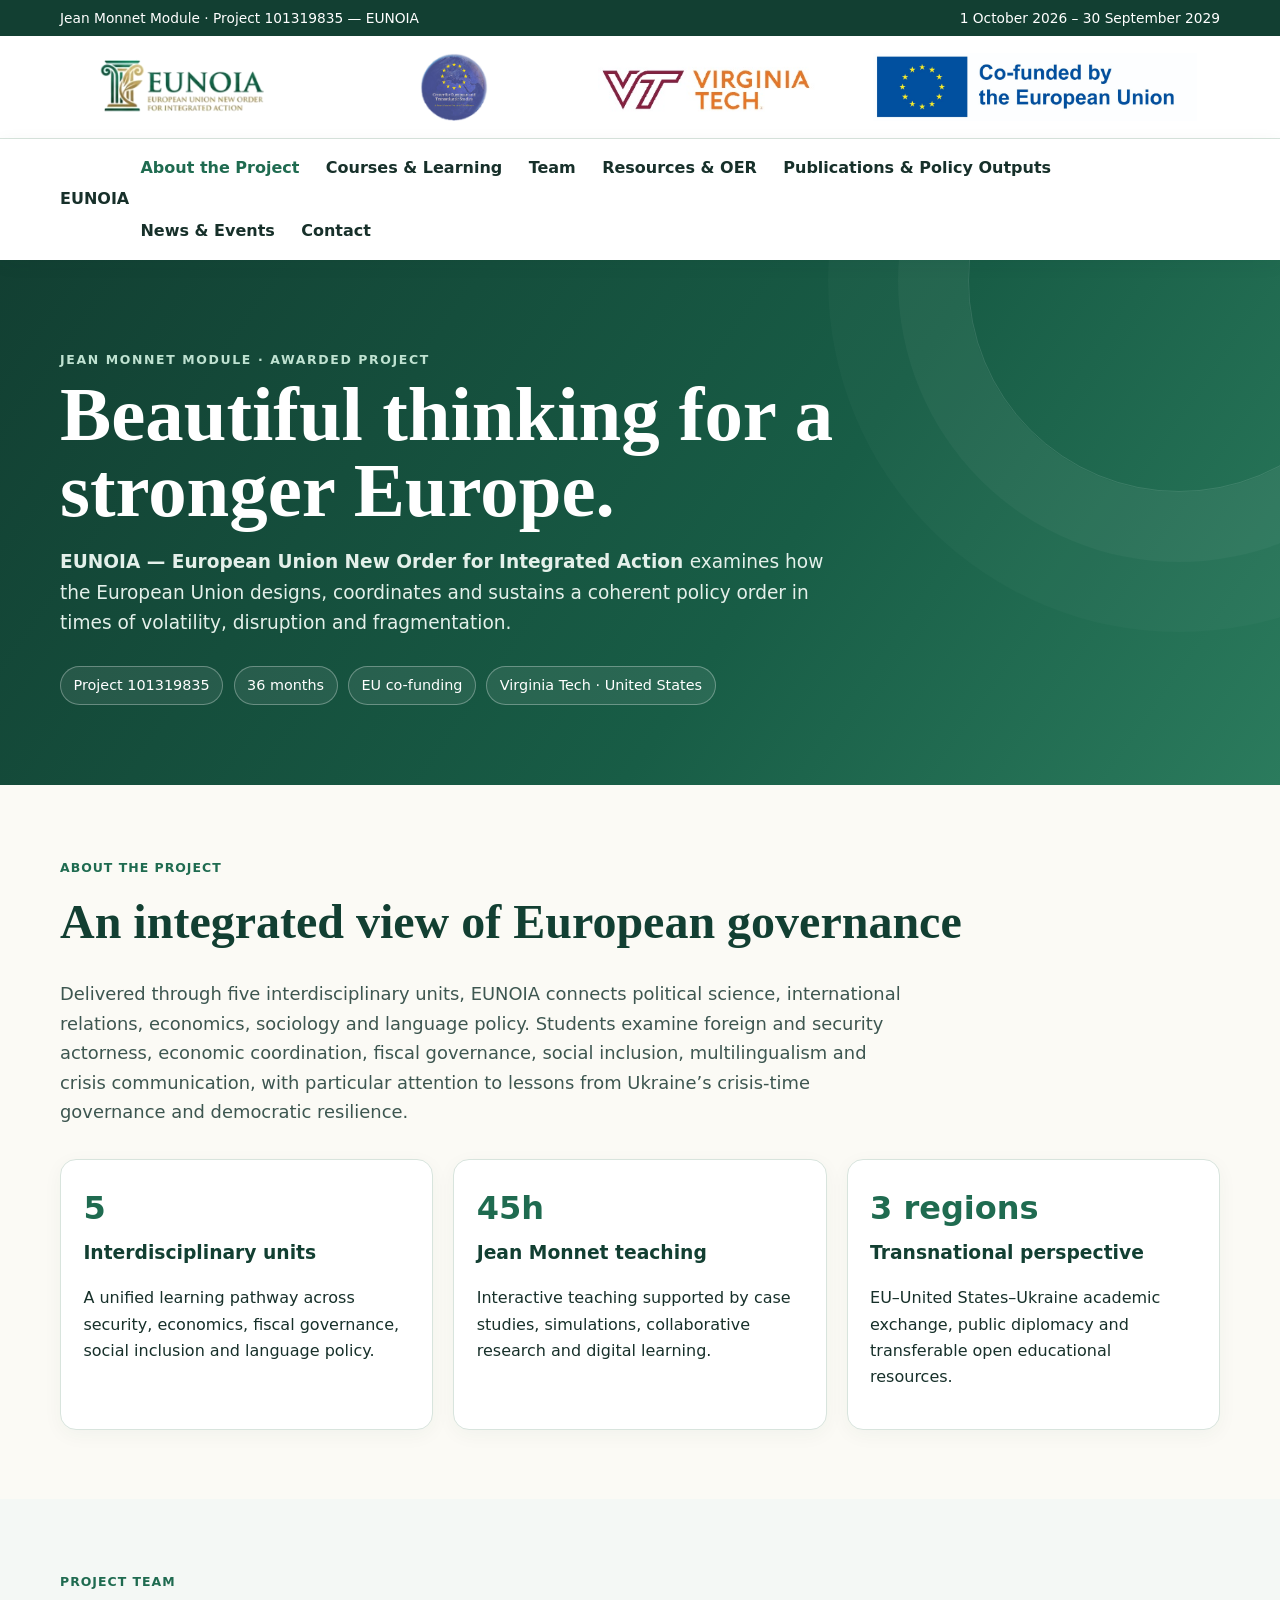
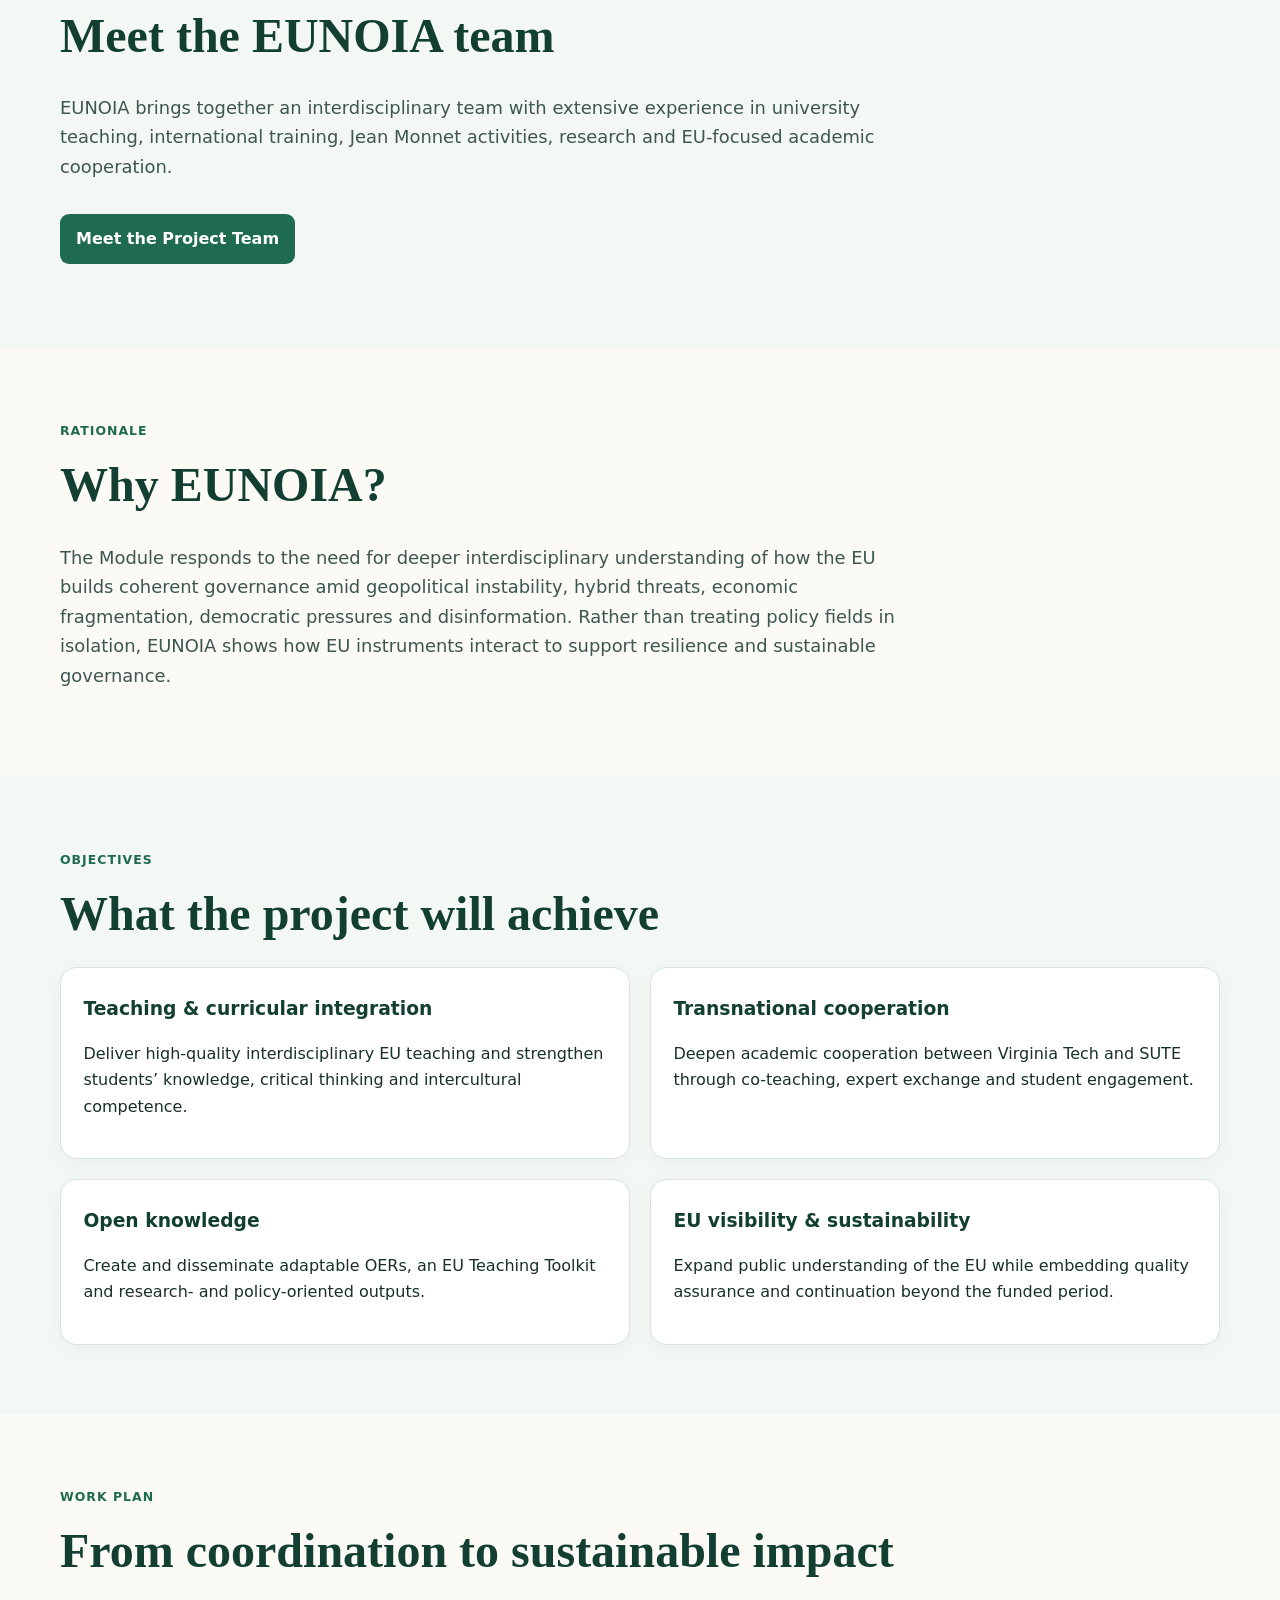
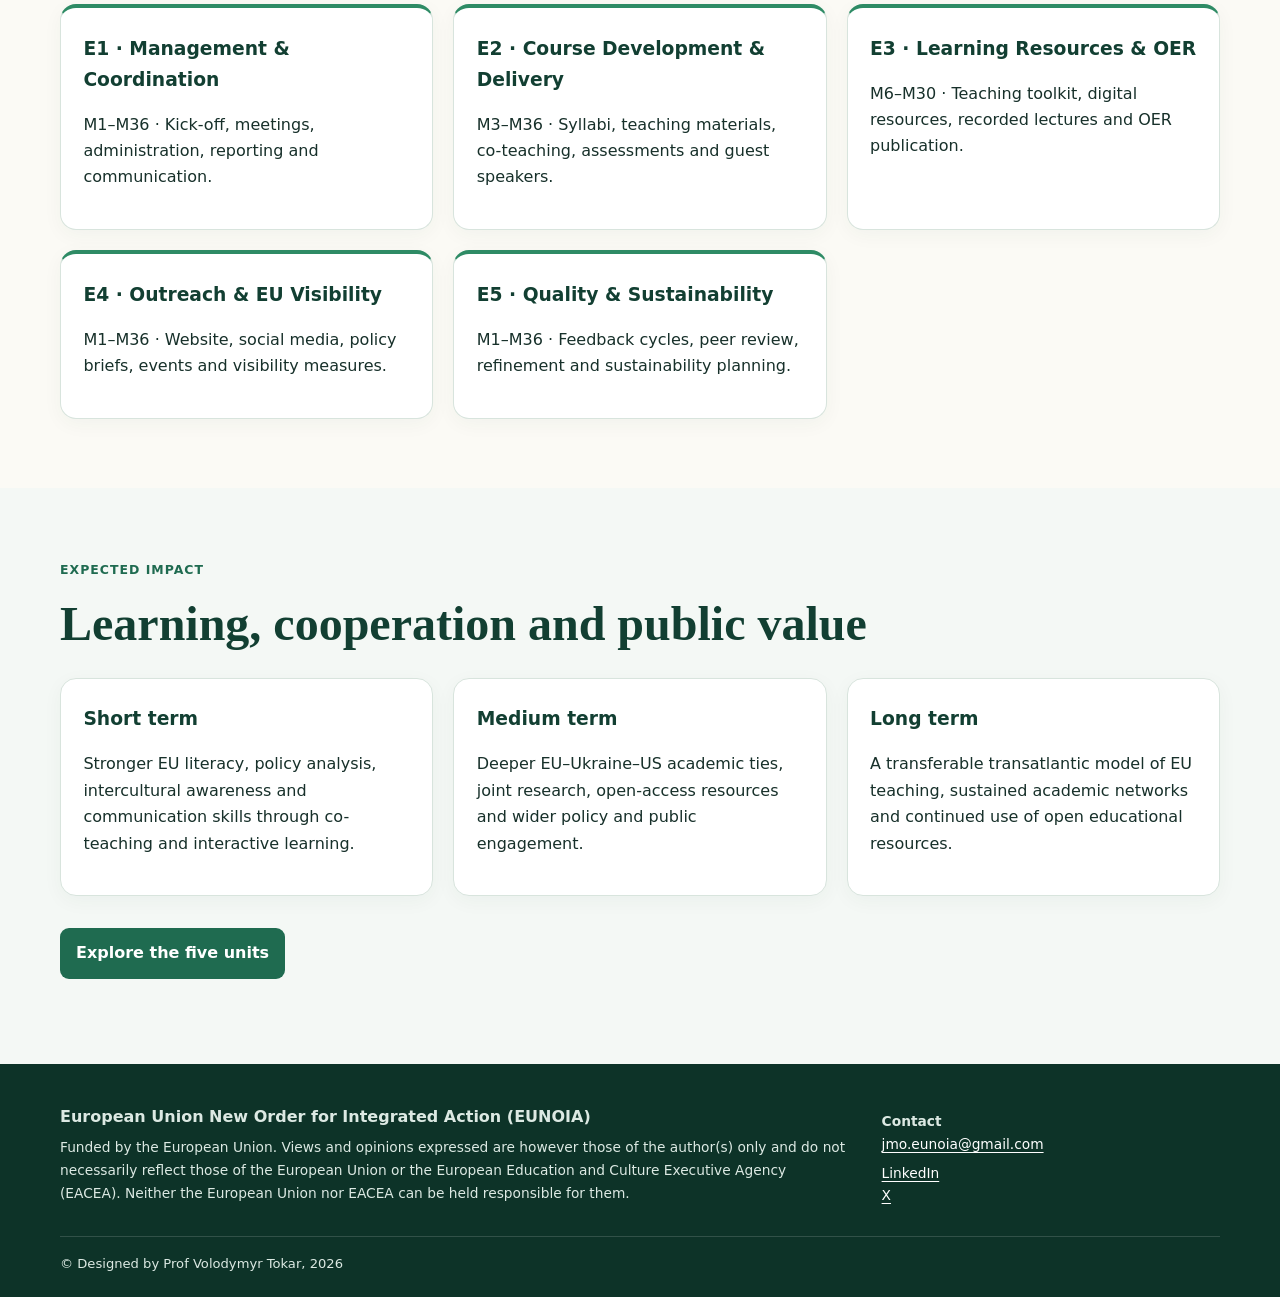
==== commit 09edc586: "Update index.html" ====
--- a/index.html
+++ b/index.html
@@ -28,6 +28,9 @@
         Skip to content
     </a>
 
+
+    <!-- Top Line -->
+
     <div class="topline">
         <div class="wrap">
 
@@ -41,6 +44,9 @@
 
         </div>
     </div>
+
+
+    <!-- Header -->
 
     <header class="brandbar">
         <div class="wrap logos">
@@ -67,6 +73,9 @@
 
         </div>
     </header>
+
+
+    <!-- Navigation -->
 
     <nav class="nav" aria-label="Main navigation">
         <div class="wrap">
@@ -115,7 +124,11 @@
         </div>
     </nav>
 
+
+    <!-- Main Content -->
+
     <main id="main">
+
 
         <!-- Hero -->
 
@@ -252,9 +265,42 @@
         </section>
 
 
+        <!-- Project Team -->
+
+        <section class="section soft">
+            <div class="wrap">
+
+                <span class="tag">
+                    Project Team
+                </span>
+
+                <h2>
+                    Meet the EUNOIA team
+                </h2>
+
+                <p class="lead">
+                    EUNOIA brings together an interdisciplinary team with
+                    extensive experience in university teaching, international
+                    training, Jean Monnet activities, research and EU-focused
+                    academic cooperation.
+                </p>
+
+                <p style="margin-top:2rem">
+                    <a
+                        class="btn"
+                        href="team.html"
+                    >
+                        Meet the Project Team
+                    </a>
+                </p>
+
+            </div>
+        </section>
+
+
         <!-- Rationale -->
 
-        <section class="section soft">
+        <section class="section">
             <div class="wrap">
 
                 <span class="tag">
@@ -281,7 +327,7 @@
 
         <!-- Objectives -->
 
-        <section class="section">
+        <section class="section soft">
             <div class="wrap">
 
                 <span class="tag">
@@ -358,7 +404,7 @@
 
         <!-- Work Plan -->
 
-        <section class="section soft workplan">
+        <section class="section workplan">
             <div class="wrap">
 
                 <span class="tag">
@@ -444,7 +490,7 @@
 
         <!-- Expected Impact -->
 
-        <section class="section">
+        <section class="section soft">
             <div class="wrap">
 
                 <span class="tag">
@@ -510,13 +556,6 @@
                         Explore the five units
                     </a>
 
-                    <a
-                        class="btn alt"
-                        href="team.html"
-                    >
-                        Meet the team
-                    </a>
-
                 </p>
 
             </div>
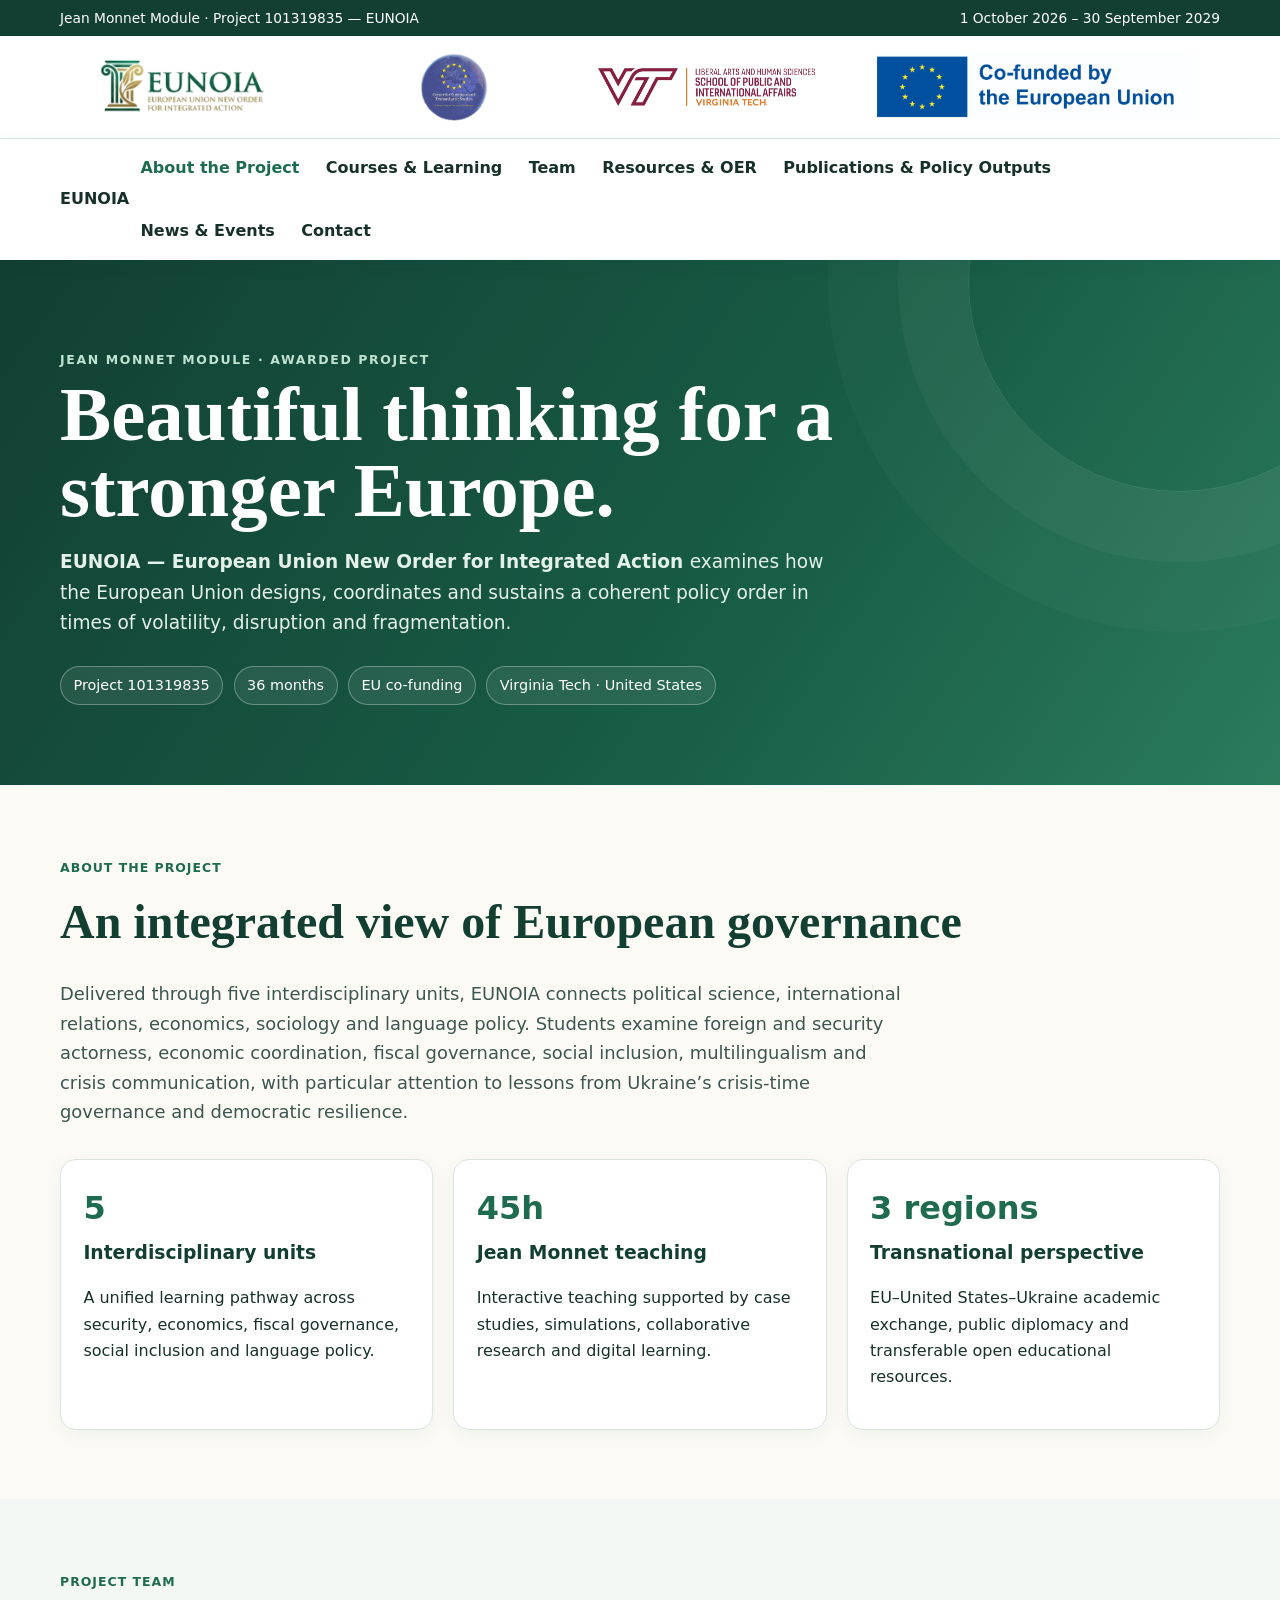
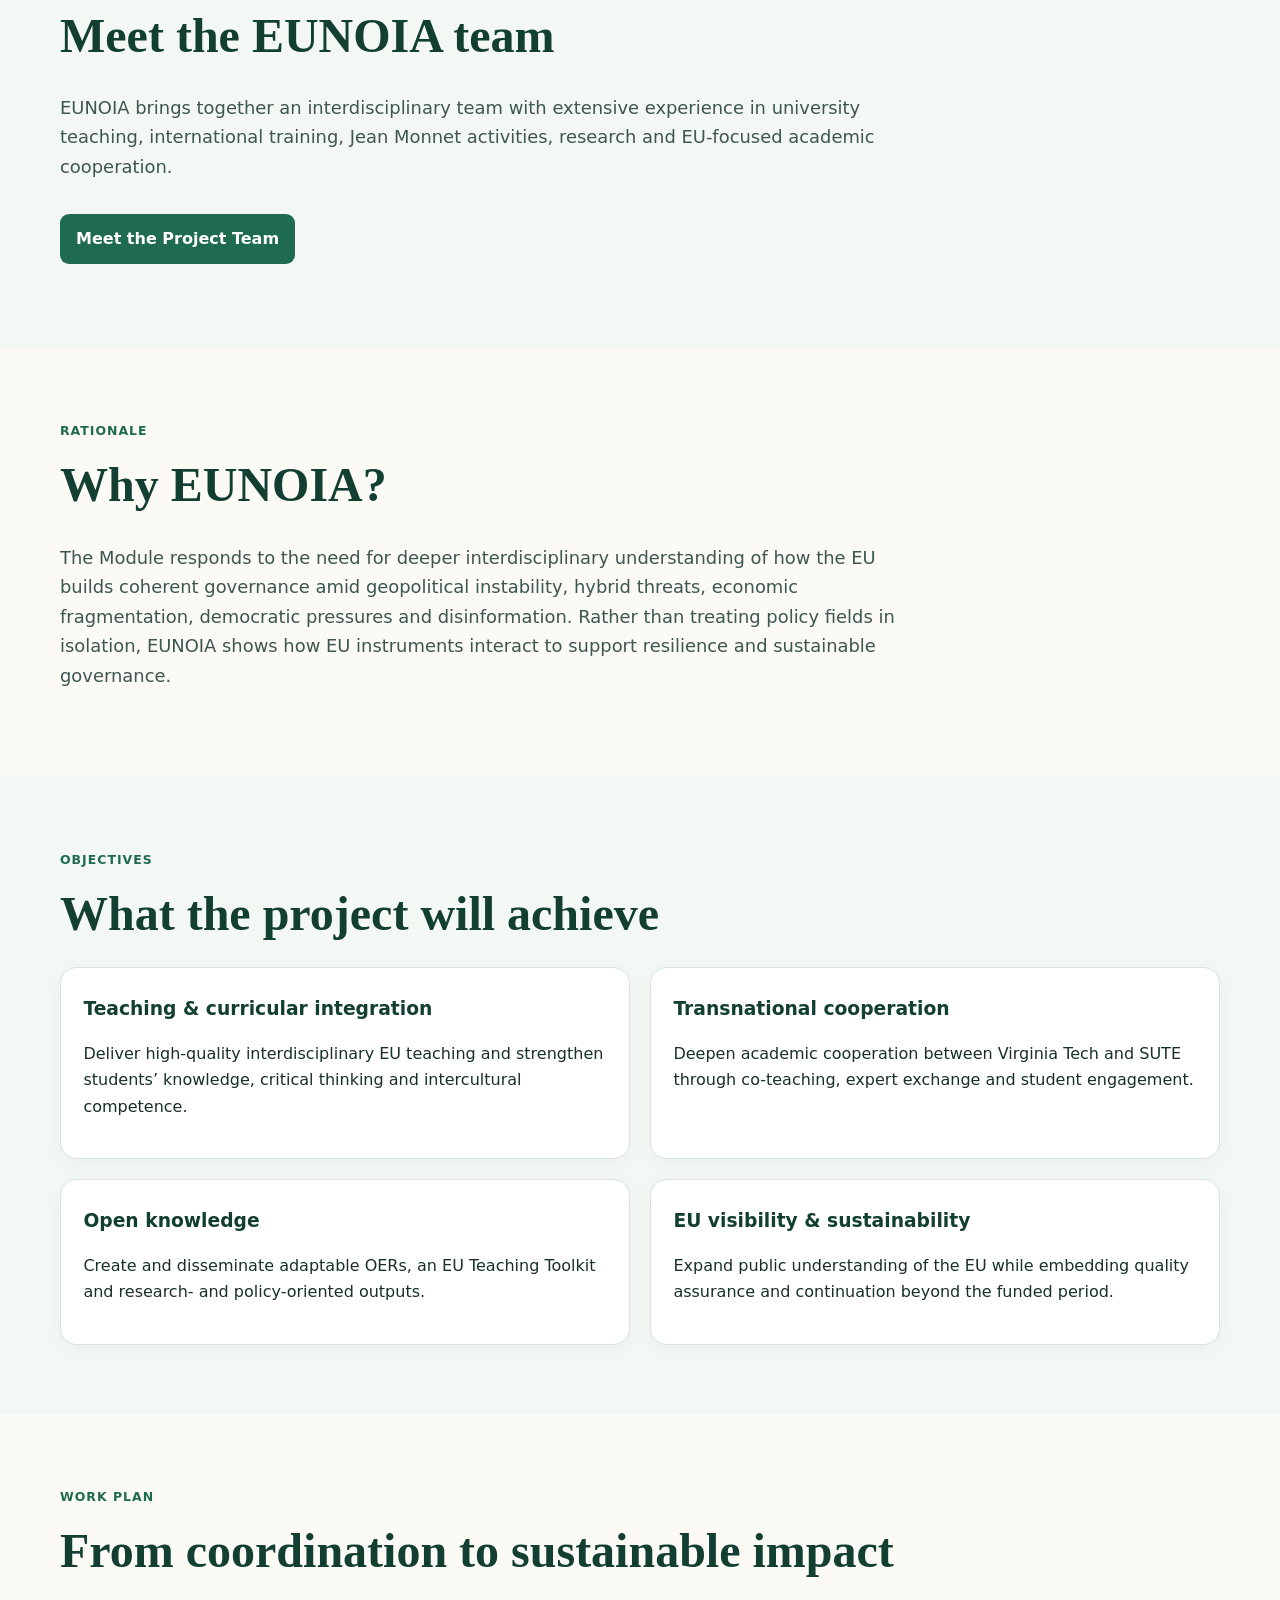
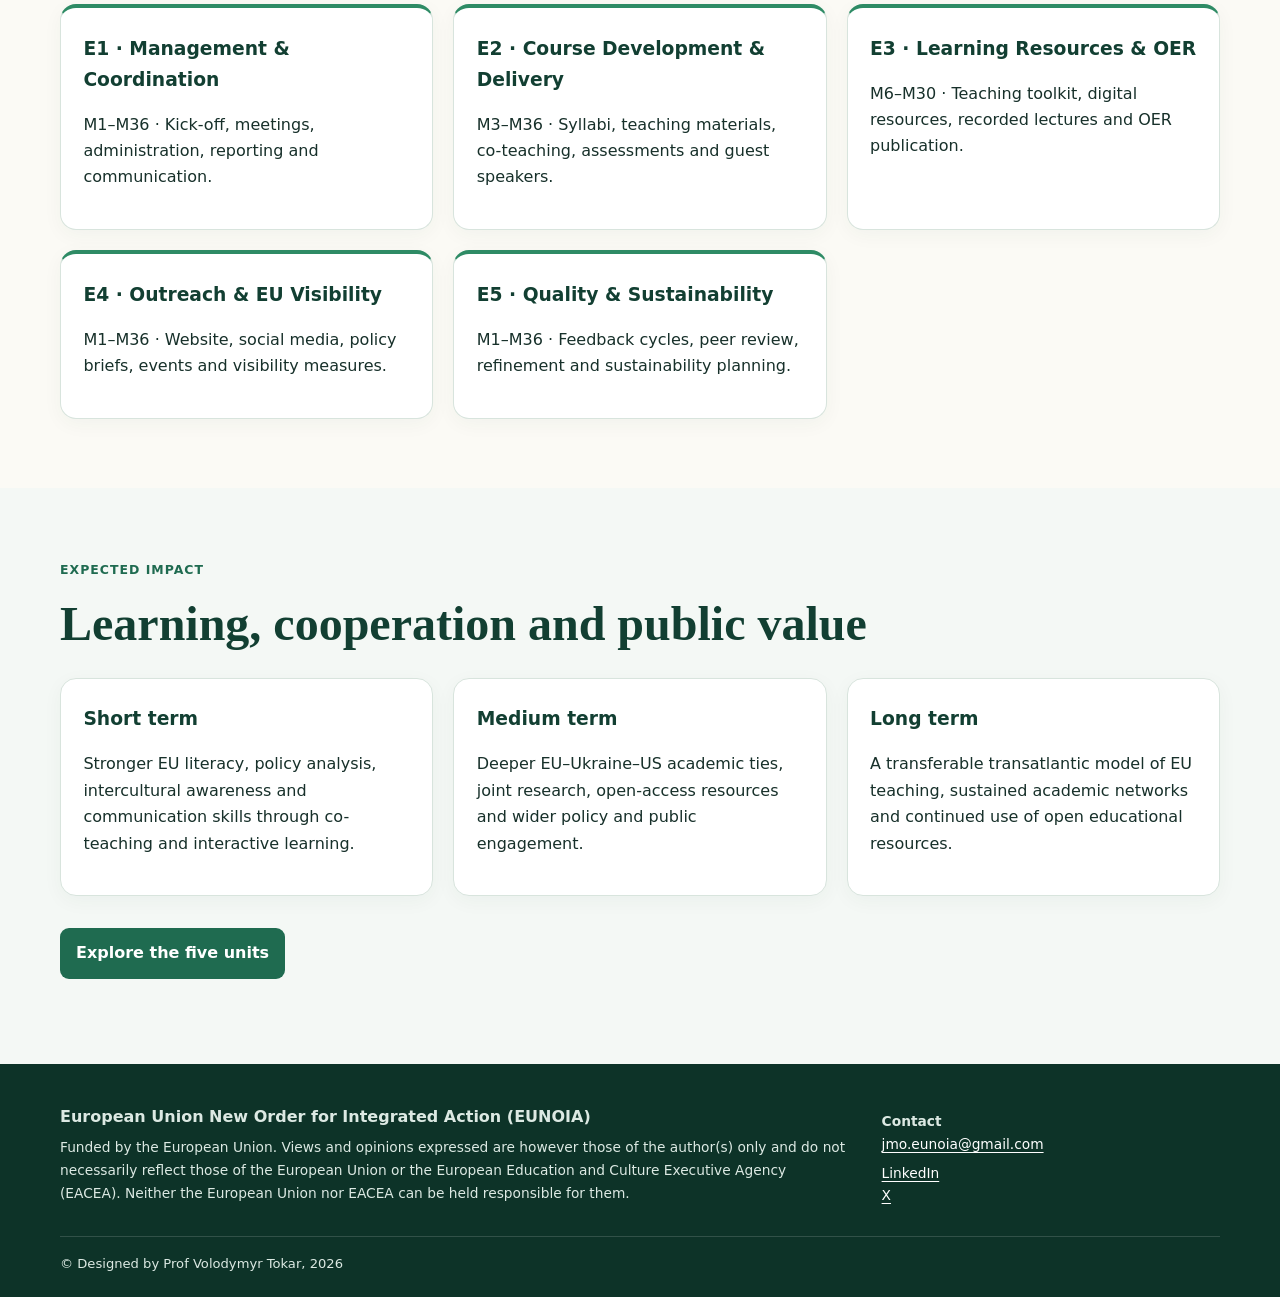
==== commit 5147fefa: "Update index.html" ====
--- a/index.html
+++ b/index.html
@@ -51,20 +51,20 @@
     <header class="brandbar">
         <div class="wrap logos">
 
-            <img
+            <a class="logo-link" href="index.html" aria-label="Go to the EUNOIA homepage"><img
                 src="assets/images/eunoia-logo.png"
                 alt="EUNOIA — European Union New Order for Integrated Action"
-            >
+            ></a>
 
             <img
                 src="assets/images/ceuts-logo.png"
                 alt="Center for European Union and Transatlantic Studies"
             >
 
-            <img
+            <a class="logo-link" href="https://spia.vt.edu/" target="_blank" rel="noopener noreferrer" aria-label="Visit Virginia Tech School of Public and International Affairs"><img
                 src="assets/images/virginia-tech.jpg"
                 alt="Virginia Tech"
-            >
+            ></a>
 
             <img
                 src="assets/images/eu-funded.png"
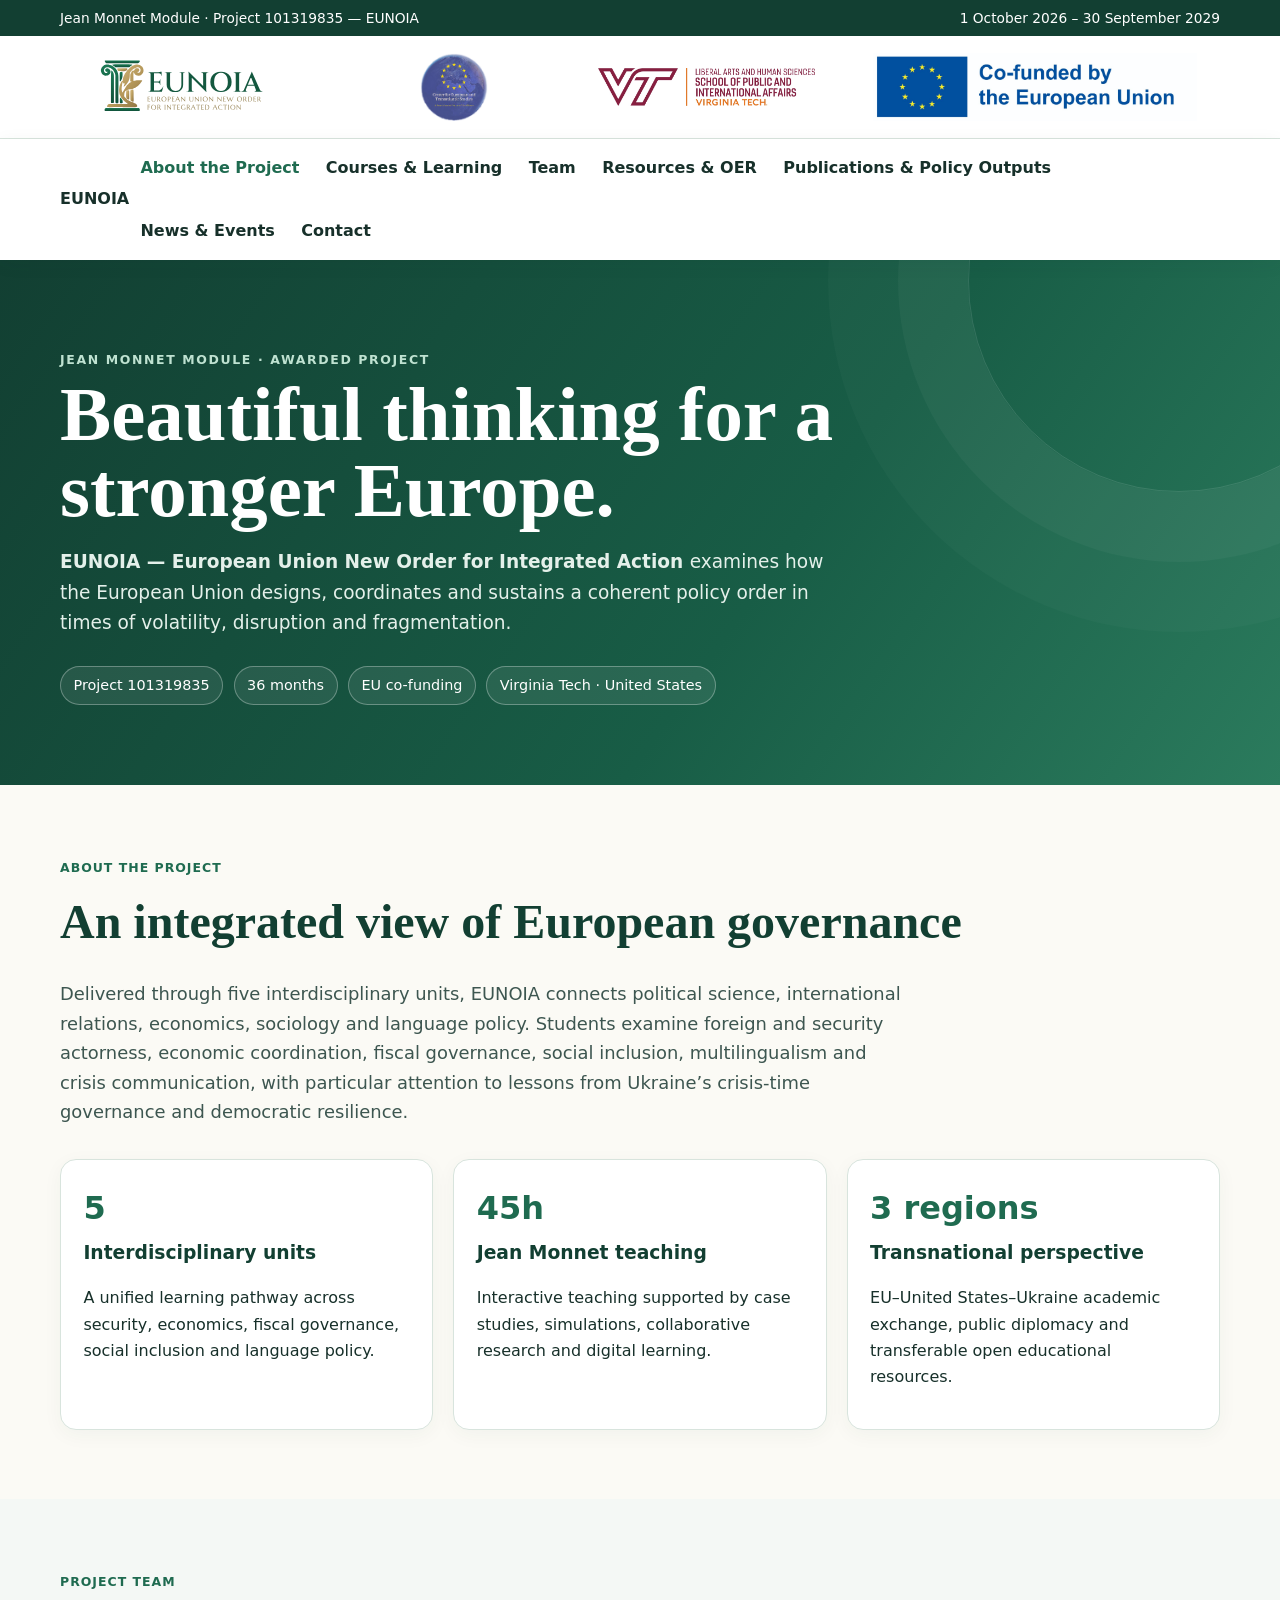
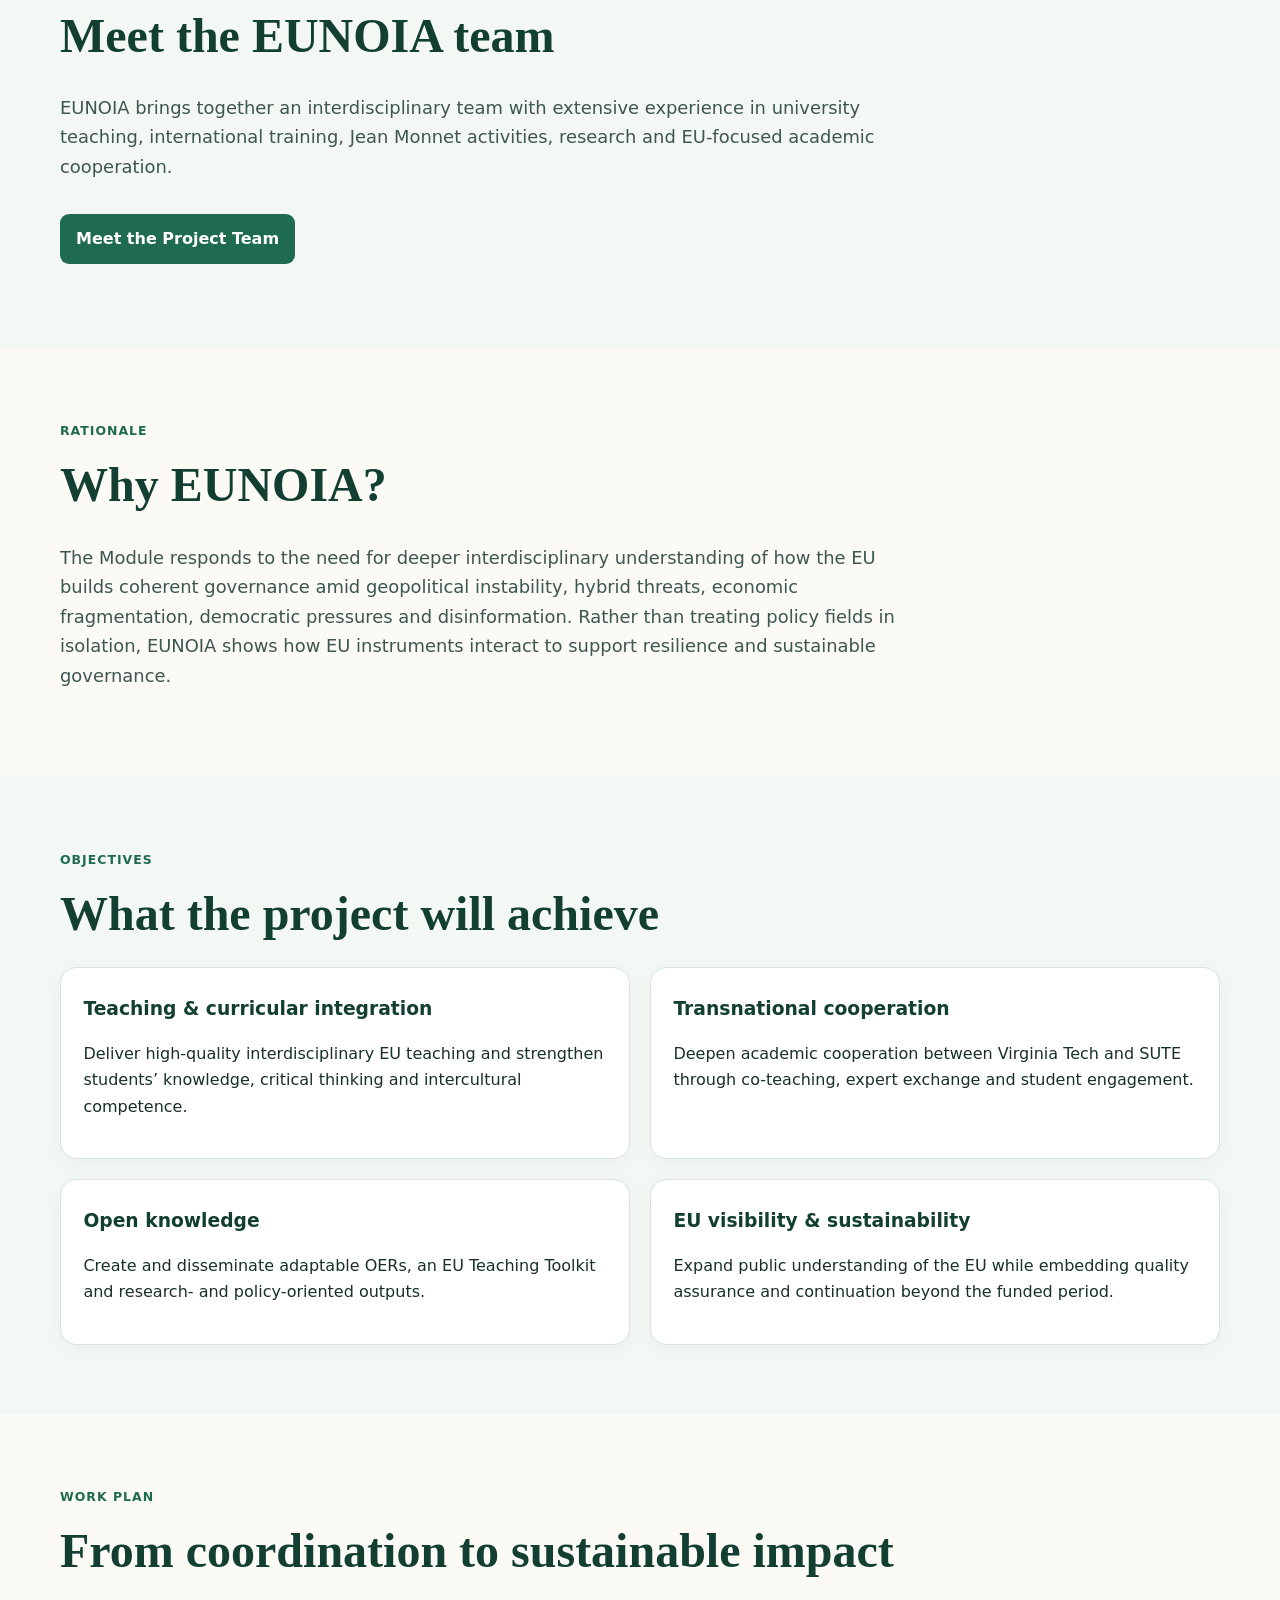
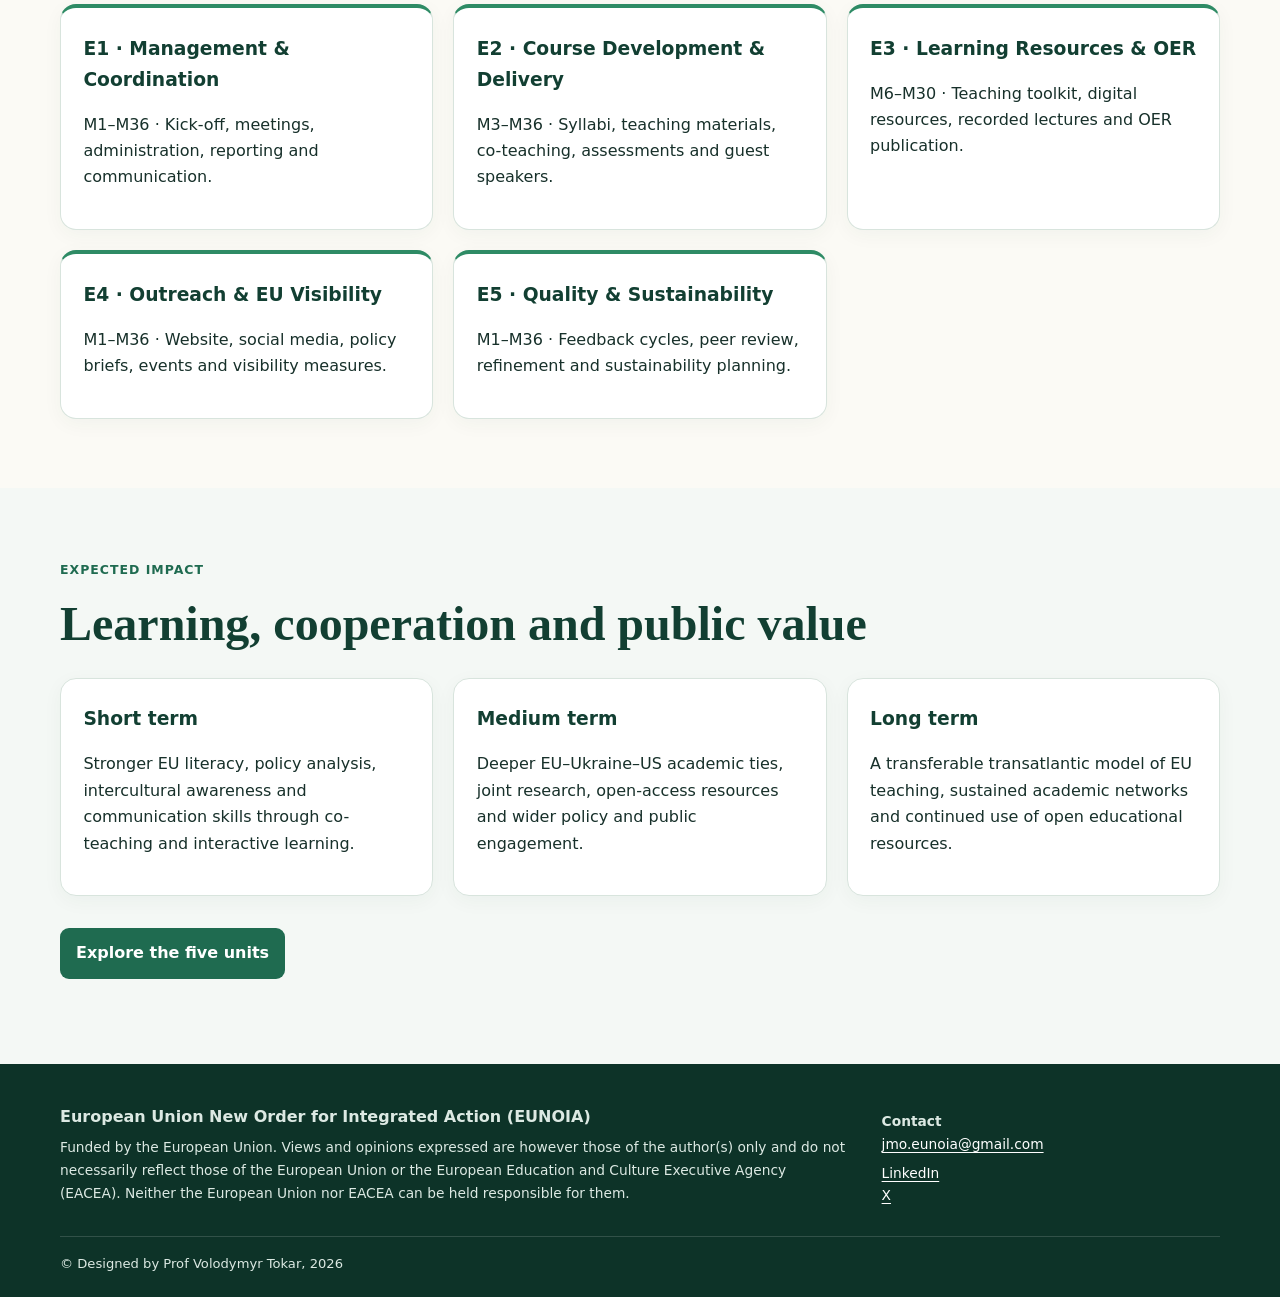
==== commit aa0c1d18: "Update index.html" ====
--- a/index.html
+++ b/index.html
@@ -52,7 +52,7 @@
         <div class="wrap logos">
 
             <a class="logo-link" href="index.html" aria-label="Go to the EUNOIA homepage"><img
-                src="assets/images/eunoia-logo.png"
+                src="assets/images/eunoia-logo.svg"
                 alt="EUNOIA — European Union New Order for Integrated Action"
             ></a>
 
--- a/assets/css/style.css
+++ b/assets/css/style.css
@@ -2,3 +2,7 @@
 *{box-sizing:border-box}html{scroll-behavior:smooth}body{margin:0;font-family:Inter,ui-sans-serif,system-ui,-apple-system,BlinkMacSystemFont,"Segoe UI",sans-serif;color:var(--ink);background:var(--cream);line-height:1.65}a{color:var(--green);text-decoration-thickness:1px;text-underline-offset:3px}a:hover{color:var(--forest)}img{max-width:100%;display:block}.skip{position:absolute;left:-9999px}.skip:focus{left:1rem;top:1rem;background:#fff;padding:.7rem;z-index:999}.wrap{width:min(1160px,92vw);margin:auto}.topline{background:var(--forest);color:#fff;font-size:.86rem}.topline .wrap{display:flex;justify-content:space-between;gap:1rem;padding:.42rem 0}.brandbar{background:#fff;border-bottom:1px solid var(--line)}.logos{min-height:102px;display:grid;grid-template-columns:1.15fr 1fr 1fr 1.7fr;align-items:center;gap:2.2rem;padding:1rem 0}.logos img{width:100%;height:68px;object-fit:contain}.nav{background:#fff;position:sticky;top:0;z-index:20;box-shadow:0 4px 18px rgba(18,63,50,.06)}.nav .wrap{display:flex;align-items:center;justify-content:space-between}.nav a{color:var(--ink);text-decoration:none;font-weight:650;padding:1rem .7rem;display:inline-block}.nav a:hover,.nav a.active{color:var(--green)}.menu{display:flex;gap:.25rem;flex-wrap:wrap}.mobile-btn{display:none;border:0;background:var(--sage);padding:.6rem .8rem;border-radius:8px;font-weight:700}.hero{background:linear-gradient(125deg,var(--forest),#185d46 60%,#2b7b5d);color:#fff;position:relative;overflow:hidden}.hero:after{content:"";position:absolute;width:420px;height:420px;border:1px solid rgba(255,255,255,.12);border-radius:50%;right:-110px;top:-190px;box-shadow:0 0 0 70px rgba(255,255,255,.035),0 0 0 140px rgba(255,255,255,.025)}.hero .wrap{padding:5.6rem 0 5rem;position:relative;z-index:1}.eyebrow{text-transform:uppercase;letter-spacing:.13em;font-weight:800;font-size:.78rem;color:#bfe2d1}.hero h1{font-family:Georgia,"Times New Roman",serif;font-size:clamp(2.7rem,6vw,5.3rem);line-height:.98;margin:.45rem 0 1.2rem;max-width:900px}.hero p{font-size:1.16rem;max-width:790px;color:#e4f0ea}.hero-meta{display:flex;flex-wrap:wrap;gap:.65rem;margin-top:1.7rem}.pill{border:1px solid rgba(255,255,255,.3);border-radius:999px;padding:.42rem .78rem;background:rgba(255,255,255,.08);font-size:.9rem}.btn{display:inline-block;background:var(--green);color:#fff!important;text-decoration:none;border-radius:9px;padding:.75rem 1rem;font-weight:750}.btn.alt{background:#fff;color:var(--forest)!important;border:1px solid var(--line)}.section{padding:4.3rem 0}.section.soft{background:var(--mist)}.section h2,.pagehead h1{font-family:Georgia,"Times New Roman",serif;color:var(--forest)}.section h2{font-size:clamp(2rem,4vw,3rem);margin:.1rem 0 .9rem}.lead{font-size:1.12rem;color:#3d5650;max-width:850px}.grid{display:grid;gap:1.25rem}.grid-3{grid-template-columns:repeat(3,1fr)}.grid-2{grid-template-columns:repeat(2,1fr)}.card{background:#fff;border:1px solid var(--line);border-radius:16px;padding:1.4rem;box-shadow:0 5px 20px rgba(18,63,50,.045)}.card h3{margin:.2rem 0 .55rem;color:var(--forest)}.stat{font-size:2rem;font-weight:850;color:var(--green)}.workplan .card{border-top:4px solid var(--emerald)}.pagehead{background:var(--sage);padding:3.3rem 0}.pagehead h1{font-size:clamp(2.5rem,5vw,4.3rem);margin:.1rem 0}.crumb{font-size:.9rem;color:var(--muted)}.accordion{border:1px solid var(--line);border-radius:14px;background:#fff;margin:1rem 0;overflow:hidden}.accordion button{width:100%;border:0;background:#fff;text-align:left;padding:1.25rem 1.4rem;display:flex;justify-content:space-between;gap:1rem;color:var(--forest);font:inherit;font-weight:800;font-size:1.06rem;cursor:pointer}.accordion button:hover{background:var(--mist)}.accordion .content{display:none;padding:0 1.4rem 1.4rem}.accordion.open .content{display:block}.unit-meta{color:var(--green);font-weight:700}.team{grid-template-columns:repeat(2,1fr)}.person{display:grid;grid-template-columns:190px 1fr;gap:1.35rem;align-items:start}.person img{width:190px;height:230px;object-fit:cover;border-radius:14px;background:var(--sage)}.person h2{font-size:1.55rem;margin:0}.role{color:var(--green);font-weight:800;margin:.15rem 0 .7rem}.publication{border-left:4px solid var(--emerald)}.publication h3{font-size:1rem;line-height:1.5}.links{display:flex;flex-wrap:wrap;gap:.55rem;margin-top:.8rem}.links a{font-size:.9rem;background:var(--mist);border:1px solid var(--line);border-radius:999px;padding:.35rem .7rem;text-decoration:none;font-weight:700}.placeholder{border:2px dashed #b8cec2;background:#fff;border-radius:16px;padding:2rem;text-align:center;color:var(--muted)}.contactbox{max-width:760px;margin:auto;text-align:center}.contactmail{font-size:clamp(1.3rem,3vw,2.1rem);font-weight:800}.footer{background:#0d3328;color:#dce9e3;padding:2.5rem 0 1.4rem}.footer-grid{display:grid;grid-template-columns:1.4fr .6fr;gap:2rem}.footer p{font-size:.86rem;margin:.4rem 0}.footer a{color:#fff}.copyright{border-top:1px solid rgba(255,255,255,.15);margin-top:1.4rem;padding-top:1rem;font-size:.82rem}.social-disabled{opacity:.55;cursor:not-allowed}.tag{font-size:.78rem;text-transform:uppercase;letter-spacing:.08em;font-weight:800;color:var(--green)}ul.clean{padding-left:1.2rem}.notice{background:#fff8dc;border:1px solid #ead993;border-radius:12px;padding:1rem 1.2rem}.sr-only{position:absolute;width:1px;height:1px;padding:0;margin:-1px;overflow:hidden;clip:rect(0,0,0,0);white-space:nowrap;border:0}
 @media(max-width:900px){.logos{grid-template-columns:repeat(2,1fr);gap:1rem}.logos img{height:55px}.grid-3,.grid-2,.team{grid-template-columns:1fr}.person{grid-template-columns:150px 1fr}.person img{width:150px;height:190px}.mobile-btn{display:block}.menu{display:none;position:absolute;left:0;right:0;top:100%;background:#fff;padding:.5rem 4vw 1rem;box-shadow:0 12px 20px rgba(0,0,0,.08)}.menu.open{display:block}.menu a{display:block;border-bottom:1px solid var(--line)}.footer-grid{grid-template-columns:1fr}}
 @media(max-width:560px){.topline .wrap{display:block}.logos{grid-template-columns:1fr 1fr}.hero .wrap{padding:4rem 0}.person{grid-template-columns:1fr}.person img{width:100%;height:330px}.section{padding:3rem 0}}
+
+/* Clickable partner logos: preserve grid layout and provide keyboard focus. */
+.logos .logo-link{display:block;width:100%;text-decoration:none}
+.logos .logo-link:focus-visible{outline:3px solid var(--green);outline-offset:4px;border-radius:4px}
